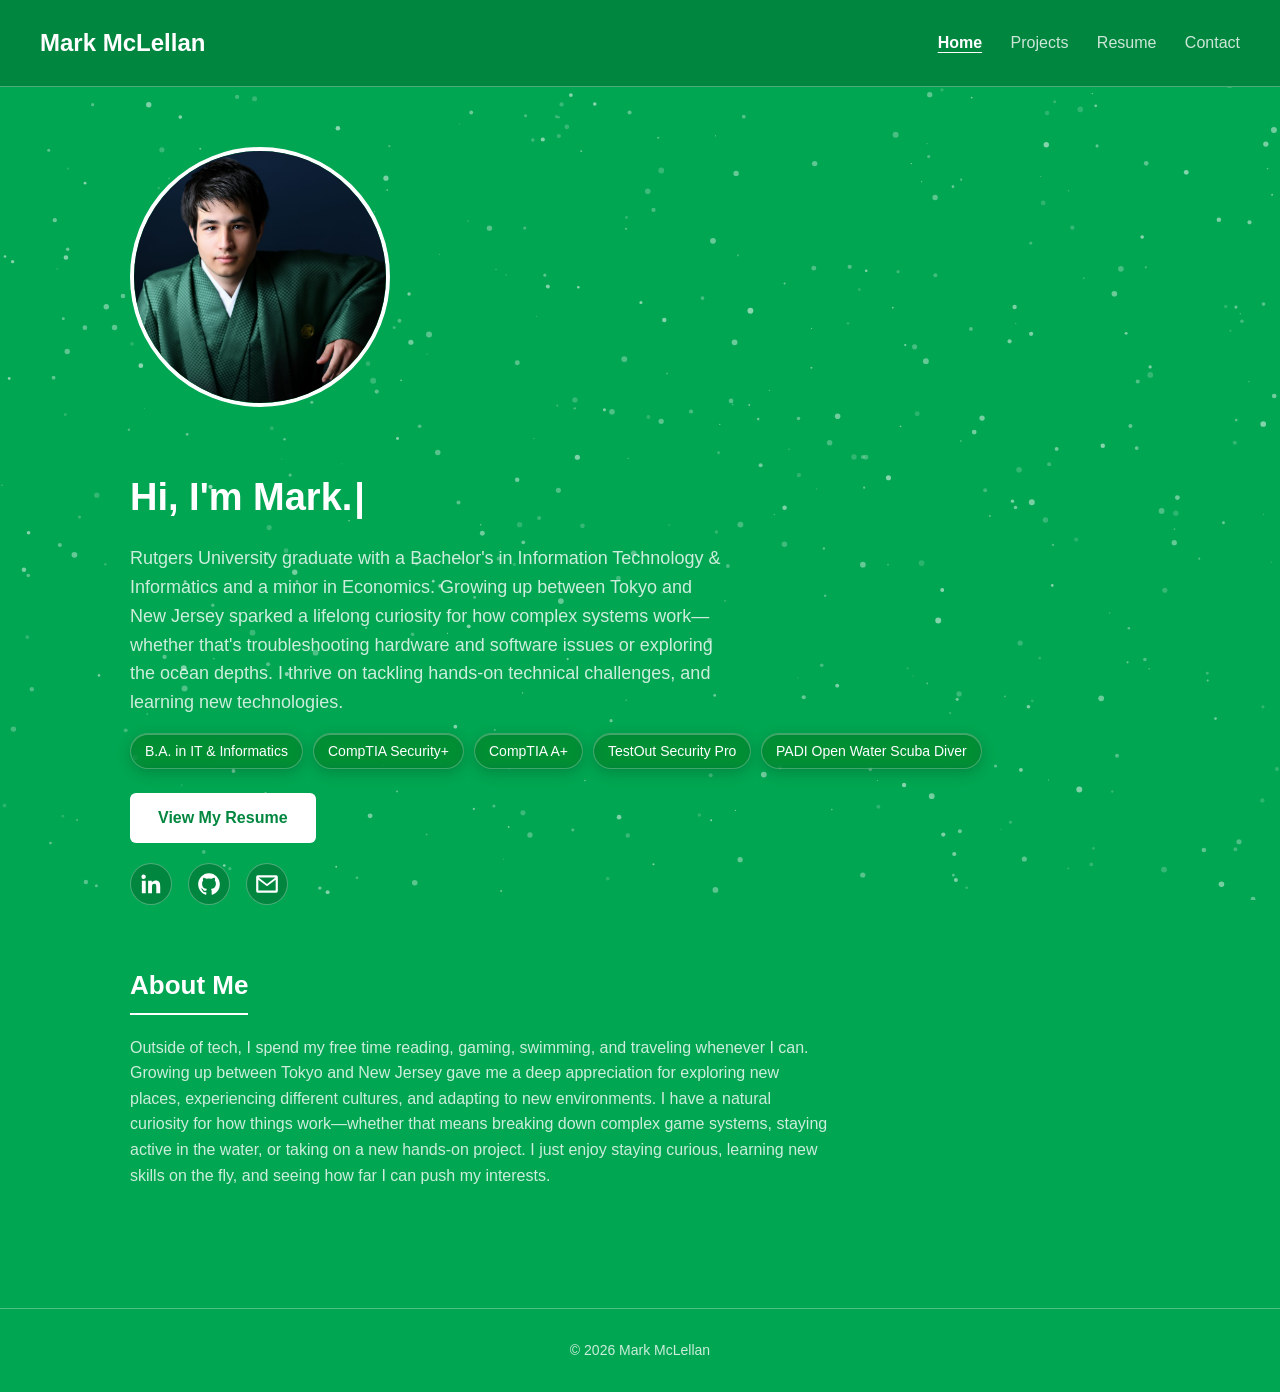
==== index.html @ 43bd5f90 "Redesign site: glass UI, particles, typewriter intro, Credly badges, project write-ups Rename home.h" ====
<!DOCTYPE html>
<html lang="en">
<head>
    <meta charset="UTF-8">
    <meta name="viewport" content="width=device-width, initial-scale=1.0">
    <title>Mark McLellan</title>
    <meta name="description" content="Mark McLellan: IT professional and Rutgers graduate (B.A. in Information Technology &amp; Informatics) with CompTIA Security+ and A+. Portfolio, projects and resume.">
    <link rel="canonical" href="https://markmmclellan.github.io/Personal-Website/">
    <meta property="og:type" content="website">
    <meta property="og:url" content="https://markmmclellan.github.io/Personal-Website/">
    <meta property="og:image" content="https://markmmclellan.github.io/Personal-Website/GraduationPortrait.JPG">
    <meta property="og:image:width" content="1200">
    <meta property="og:image:height" content="800">
    <meta property="og:site_name" content="Mark McLellan">
    <meta property="og:title" content="Mark McLellan | IT Professional">
    <meta property="og:description" content="Rutgers graduate with CompTIA Security+ and A+. Portfolio, projects and resume.">
    <meta name="twitter:card" content="summary_large_image">
    <meta name="twitter:image" content="https://markmmclellan.github.io/Personal-Website/GraduationPortrait.JPG">
    <meta name="twitter:title" content="Mark McLellan | IT Professional">
    <meta name="twitter:description" content="Rutgers graduate with CompTIA Security+ and A+. Portfolio, projects and resume.">
    <link rel="stylesheet" type="text/css" href="styles.css">
    <link rel="icon" type="image/x-icon" href="RunningMan.ico">
</head>

<body>
    <canvas id="particles"></canvas>

    <nav class="navbar">
        <div class="navbar-left">
            <a href="index.html" class="navbar-name">Mark McLellan</a>
        </div>
        <div class="navbar-right">
            <a class="active" href="index.html">Home</a>
            <a href="project.html">Projects</a>
            <a href="resume.html">Resume</a>
            <a href="contact.html">Contact</a>
        </div>
    </nav>

    <main class="page">
        <section class="bio">
            <img src="GraduationPortrait.JPG" alt="Graduation Portrait" width="260" height="260">

            <div class="bio-text">
                <h1>Hi, I'm <span id="typed-text"></span><span class="typed-cursor">|</span></h1>
                <p>
                    Rutgers University graduate with a Bachelor's in Information Technology & Informatics and a minor in Economics. Growing up between Tokyo and New Jersey sparked a lifelong curiosity for how complex systems work—whether that's troubleshooting hardware and software issues or exploring the ocean depths. I thrive on tackling hands-on technical challenges, and learning new technologies.
                </p>
                <ul class="tag-list">
                    <li><span class="pill">B.A. in IT &amp; Informatics</span></li>
                    <li>
                        <a class="pill" href="https://www.credly.com/badges/8615ea12-2bb7-4987-b789-14b8177d3f2a/public_url" target="_blank" rel="noopener">CompTIA Security+</a>
                        <div class="cert-popover">
                            <div class="cert-popover-card">
                                <div data-iframe-width="150" data-iframe-height="270" data-share-badge-id="8615ea12-2bb7-4987-b789-14b8177d3f2a" data-share-badge-host="https://www.credly.com"></div>
                            </div>
                        </div>
                    </li>
                    <li>
                        <a class="pill" href="https://www.credly.com/badges/a72372af-707b-4205-a9df-ca8b267f6a89/public_url" target="_blank" rel="noopener">CompTIA A+</a>
                        <div class="cert-popover">
                            <div class="cert-popover-card">
                                <div data-iframe-width="150" data-iframe-height="270" data-share-badge-id="a72372af-707b-4205-a9df-ca8b267f6a89" data-share-badge-host="https://www.credly.com"></div>
                            </div>
                        </div>
                    </li>
                    <li><span class="pill">TestOut Security Pro</span></li>
                    <li><span class="pill">PADI Open Water Scuba Diver</span></li>
                </ul>
                <a class="button" href="resume.html">View My Resume</a>

                <ul class="social-links">
                    <li>
                        <a href="https://www.linkedin.com/in/markmmclellan/" target="_blank" rel="noopener" aria-label="LinkedIn">
                            <svg viewBox="0 0 24 24" width="26" height="26" fill="currentColor" aria-hidden="true">
                                <path d="M20.45 20.45h-3.56v-5.57c0-1.33-.02-3.04-1.85-3.04-1.85 0-2.14 1.45-2.14 2.94v5.67H9.34V9h3.42v1.56h.05c.48-.91 1.65-1.85 3.4-1.85 3.63 0 4.3 2.39 4.3 5.5v6.24zM5.34 7.43a2.07 2.07 0 1 1 0-4.13 2.07 2.07 0 0 1 0 4.13zM7.12 20.45H3.56V9h3.56v11.45z"/>
                            </svg>
                        </a>
                    </li>
                    <li>
                        <a href="https://github.com/markmmclellan" target="_blank" rel="noopener" aria-label="GitHub">
                            <svg viewBox="0 0 24 24" width="26" height="26" fill="currentColor" aria-hidden="true">
                                <path d="M12 2C6.48 2 2 6.58 2 12.2c0 4.5 2.87 8.32 6.84 9.67.5.1.68-.22.68-.49 0-.24-.01-1.04-.01-1.88-2.78.61-3.37-1.21-3.37-1.21-.46-1.18-1.11-1.5-1.11-1.5-.91-.63.07-.62.07-.62 1 .07 1.53 1.05 1.53 1.05.89 1.55 2.34 1.1 2.91.84.09-.66.35-1.1.63-1.36-2.22-.26-4.56-1.14-4.56-5.07 0-1.12.39-2.03 1.03-2.75-.1-.26-.45-1.3.1-2.71 0 0 .84-.27 2.75 1.05a9.3 9.3 0 0 1 5 0c1.91-1.32 2.75-1.05 2.75-1.05.55 1.41.2 2.45.1 2.71.64.72 1.03 1.63 1.03 2.75 0 3.94-2.34 4.8-4.57 5.06.36.32.68.94.68 1.9 0 1.37-.01 2.47-.01 2.81 0 .27.18.6.69.49A10.02 10.02 0 0 0 22 12.2C22 6.58 17.52 2 12 2z"/>
                            </svg>
                        </a>
                    </li>
                    <li>
                        <a href="mailto:markmmclellan@gmail.com" aria-label="Email">
                            <svg viewBox="0 0 24 24" width="26" height="26" fill="currentColor" aria-hidden="true">
                                <path d="M2 5.5A1.5 1.5 0 0 1 3.5 4h17A1.5 1.5 0 0 1 22 5.5v13a1.5 1.5 0 0 1-1.5 1.5h-17A1.5 1.5 0 0 1 2 18.5v-13zm2.2.5 7.8 5.98L19.8 6H4.2zM20 7.98l-7.4 5.67a1 1 0 0 1-1.2 0L4 7.98V18h16V7.98z"/>
                            </svg>
                        </a>
                    </li>
                </ul>
            </div>
        </section>

        <section>
            <h2 class="section-title">About Me</h2>
            <p>
                Outside of tech, I spend my free time reading, gaming, swimming, and traveling whenever I can. Growing up between Tokyo and New Jersey gave me a deep appreciation for exploring new places, experiencing different cultures, and adapting to new environments. I have a natural curiosity for how things work—whether that means breaking down complex game systems, staying active in the water, or taking on a new hands-on project. I just enjoy staying curious, learning new skills on the fly, and seeing how far I can push my interests.
            </p>
        </section>
    </main>

    <footer>
        &copy; 2026 Mark McLellan
    </footer>

    <script src="typewriter.js"></script>
    <script src="tilt.js"></script>
    <script src="particles.js"></script>
    <script async src="https://cdn.credly.com/assets/utilities/embed.js"></script>
</body>
</html>
---- styles.css ----
/* styles.css */
:root {
    --bg: #00a651;
    --bg-alt: #00863f;
    --accent: #ffffff;
    --accent-light: #eafff2;
    --text: #ffffff;
    --text-muted: rgba(255, 255, 255, 0.8);
    --border: rgba(255, 255, 255, 0.3);
    --max-width: 1100px;
}

* {
    box-sizing: border-box;
    margin: 0;
    padding: 0;
}

html {
    scroll-behavior: smooth;
}

body {
    font-family: 'Segoe UI', Arial, sans-serif;
    background-color: var(--bg);
    color: var(--text);
    line-height: 1.6;
}

a {
    color: var(--accent-light);
}

#particles {
    position: fixed;
    top: 0;
    left: 0;
    width: 100vw;
    height: 100vh;
    z-index: -1;
    pointer-events: none;
}

img {
    max-width: 100%;
    display: block;
}

/* Navbar */
.navbar {
    display: flex;
    justify-content: space-between;
    align-items: center;
    flex-wrap: wrap;
    padding: 24px 40px;
    background-color: var(--bg-alt);
    border-bottom: 1px solid var(--border);
    position: sticky;
    top: 0;
    z-index: 10;
}

.navbar-name {
    font-size: 24px;
    font-weight: bold;
    text-decoration: none;
    color: var(--text);
}

.navbar-right a {
    margin-left: 24px;
    text-decoration: none;
    font-size: 16px;
    color: var(--text-muted);
    transition: color 0.15s ease;
}

.navbar-right a:hover {
    color: var(--text);
}

.navbar-right a.active {
    color: var(--text);
    font-weight: 600;
    text-decoration: underline;
    text-underline-offset: 4px;
}

/* Shared layout */
.page {
    max-width: var(--max-width);
    margin: 0 auto;
    padding: 60px 40px;
}

section + section {
    margin-top: 60px;
}

h1 {
    font-size: 40px;
    margin-bottom: 16px;
}

h2.section-title {
    font-size: 26px;
    margin-bottom: 20px;
    border-bottom: 2px solid var(--accent);
    display: inline-block;
    padding-bottom: 6px;
}

p {
    color: var(--text-muted);
    max-width: 700px;
}

/* Hero / bio (home page) */
.bio {
    display: flex;
    align-items: center;
    gap: 60px;
    flex-wrap: wrap;
}

.bio img {
    width: 260px;
    height: 260px;
    object-fit: cover;
    border-radius: 50%;
    border: 4px solid var(--accent);
}

.bio-text h1 {
    font-size: 38px;
}

.typed-cursor {
    display: inline-block;
    margin-left: 2px;
    animation: cursor-blink 1s step-end infinite;
}

@keyframes cursor-blink {
    0%, 49% {
        opacity: 1;
    }
    50%, 100% {
        opacity: 0;
    }
}

.bio-text p {
    font-size: 18px;
    max-width: 600px;
}

.tag-list {
    list-style: none;
    display: flex;
    flex-wrap: wrap;
    gap: 10px;
    margin-top: 16px;
    perspective: 600px;
}

.tag-list li {
    position: relative;
}

.tag-list li:hover {
    z-index: 5;
}

.pill {
    display: block;
    background-color: rgba(0, 40, 20, 0.28);
    backdrop-filter: blur(6px) saturate(140%);
    -webkit-backdrop-filter: blur(6px) saturate(140%);
    border: 1px solid rgba(255, 255, 255, 0.25);
    box-shadow:
        0 4px 14px rgba(0, 0, 0, 0.18),
        inset 0 1px 0 rgba(255, 255, 255, 0.25);
    color: var(--text);
    text-decoration: none;
    padding: 6px 14px;
    border-radius: 999px;
    font-size: 14px;
    transform: perspective(600px) rotateX(0) rotateY(0) scale(1);
    transition: transform 0.15s ease, box-shadow 0.15s ease, background-color 0.15s ease;
    will-change: transform;
}

.tag-list li:hover .pill {
    background-color: rgba(0, 40, 20, 0.36);
    box-shadow:
        0 10px 22px rgba(0, 0, 0, 0.28),
        inset 0 1px 0 rgba(255, 255, 255, 0.35);
}

.cert-popover {
    position: absolute;
    top: 100%;
    left: 50%;
    transform: translateX(-50%);
    padding-top: 10px;
    opacity: 0;
    visibility: hidden;
    transition: opacity 0.2s ease, visibility 0.2s ease;
}

.tag-list li:hover .cert-popover,
.tag-list li:focus-within .cert-popover {
    opacity: 1;
    visibility: visible;
}

.cert-popover-card {
    padding: 8px;
    background-color: rgba(0, 50, 25, 0.92);
    border: 1px solid rgba(255, 255, 255, 0.25);
    border-radius: 14px;
    box-shadow: 0 10px 24px rgba(0, 0, 0, 0.35);
}

.cert-popover-card iframe {
    display: block;
    border-radius: 8px;
}

.button {
    display: inline-block;
    margin-top: 24px;
    padding: 12px 28px;
    background-color: var(--accent);
    color: var(--bg-alt);
    font-weight: 600;
    text-decoration: none;
    border-radius: 6px;
    transition: background-color 0.15s ease;
}

.button:hover {
    background-color: var(--accent-light);
}

.social-links {
    list-style: none;
    display: flex;
    gap: 16px;
    margin-top: 20px;
}

.social-links a {
    display: inline-flex;
    align-items: center;
    justify-content: center;
    width: 42px;
    height: 42px;
    border-radius: 50%;
    background-color: var(--bg-alt);
    border: 1px solid var(--border);
    color: var(--text);
    transition: background-color 0.15s ease, color 0.15s ease;
}

.social-links a:hover {
    background-color: var(--accent);
    color: var(--bg-alt);
}

/* Projects */
.project-grid {
    display: grid;
    grid-template-columns: repeat(auto-fit, minmax(280px, 1fr));
    gap: 24px;
}

.project-card {
    background-color: rgba(0, 40, 20, 0.28);
    backdrop-filter: blur(6px) saturate(140%);
    -webkit-backdrop-filter: blur(6px) saturate(140%);
    border: 1px solid rgba(255, 255, 255, 0.25);
    box-shadow:
        0 4px 14px rgba(0, 0, 0, 0.18),
        inset 0 1px 0 rgba(255, 255, 255, 0.25);
    border-radius: 16px;
    padding: 24px;
    transition: box-shadow 0.15s ease, background-color 0.15s ease;
}

.project-card:hover {
    background-color: rgba(0, 40, 20, 0.36);
    box-shadow:
        0 10px 22px rgba(0, 0, 0, 0.28),
        inset 0 1px 0 rgba(255, 255, 255, 0.35);
}

.project-card h3 {
    font-size: 20px;
    margin-bottom: 8px;
}

.project-card p {
    font-size: 15px;
    margin-bottom: 12px;
}

.project-card a {
    font-size: 14px;
    font-weight: 600;
}

.project-card a + a {
    margin-left: 16px;
}

.project-card h4 {
    font-size: 16px;
    margin: 20px 0 6px;
}

.flow {
    display: flex;
    align-items: center;
    gap: 12px;
    margin: 20px 0 8px;
}

.flow-node {
    flex: 1 1 0;
    display: flex;
    flex-direction: column;
    gap: 4px;
    padding: 14px 16px;
    background-color: rgba(255, 255, 255, 0.08);
    border: 1px solid rgba(255, 255, 255, 0.3);
    border-radius: 12px;
    font-size: 14px;
}

.flow-node strong {
    font-size: 15px;
}

.flow-node span {
    color: var(--text-muted);
}

.flow-node ul {
    list-style: none;
    margin-top: 6px;
    padding-top: 8px;
    border-top: 1px solid rgba(255, 255, 255, 0.25);
}

.flow-node li {
    margin-bottom: 2px;
}

.flow-host {
    flex-grow: 1.3;
}

.flow-arrow::before {
    content: '\2192';
    font-size: 22px;
    color: var(--text-muted);
}

@media (max-width: 640px) {
    .flow {
        flex-direction: column;
        align-items: stretch;
    }

    .flow-arrow {
        text-align: center;
    }

    .flow-arrow::before {
        content: '\2193';
    }
}

/* Contact */
.contact-grid {
    display: flex;
    gap: 60px;
    flex-wrap: wrap;
}

.contact-info {
    flex: 1 1 280px;
}

.contact-links {
    list-style: none;
    margin-top: 20px;
}

.contact-links li {
    margin-bottom: 12px;
    font-size: 16px;
}

.contact-form {
    flex: 1 1 360px;
}

.form-row {
    display: flex;
    gap: 16px;
    margin-bottom: 16px;
    flex-wrap: wrap;
}

.form-group {
    flex: 1 1 200px;
    display: flex;
    flex-direction: column;
}

.form-group label {
    font-size: 14px;
    margin-bottom: 6px;
    color: var(--text-muted);
}

input, textarea {
    width: 100%;
    padding: 10px 12px;
    background-color: var(--bg-alt);
    border: 1px solid var(--border);
    border-radius: 6px;
    color: var(--text);
    font-family: inherit;
    font-size: 15px;
}

input:focus, textarea:focus {
    outline: none;
    border-color: var(--accent);
}

textarea {
    resize: vertical;
}

/* Resume */
.resume-entry {
    margin-bottom: 24px;
}

.resume-entry h3 {
    font-size: 19px;
}

.resume-entry .meta {
    color: var(--text-muted);
    font-size: 14px;
    margin-bottom: 6px;
}

.resume-download {
    display: flex;
    gap: 16px;
    flex-wrap: wrap;
    margin-top: 20px;
    margin-bottom: 40px;
}

.resume-download .button {
    margin-top: 0;
}

footer {
    text-align: center;
    padding: 30px;
    color: var(--text-muted);
    font-size: 14px;
    border-top: 1px solid var(--border);
    margin-top: 60px;
}

/* Responsive */
@media (max-width: 640px) {
    .navbar {
        padding: 18px 20px;
    }

    .navbar-right a {
        margin-left: 14px;
    }

    .page {
        padding: 40px 20px;
    }

    .bio {
        flex-direction: column;
        text-align: center;
    }

    .bio img {
        width: 180px;
        height: 180px;
    }

    .contact-grid {
        flex-direction: column;
    }
}
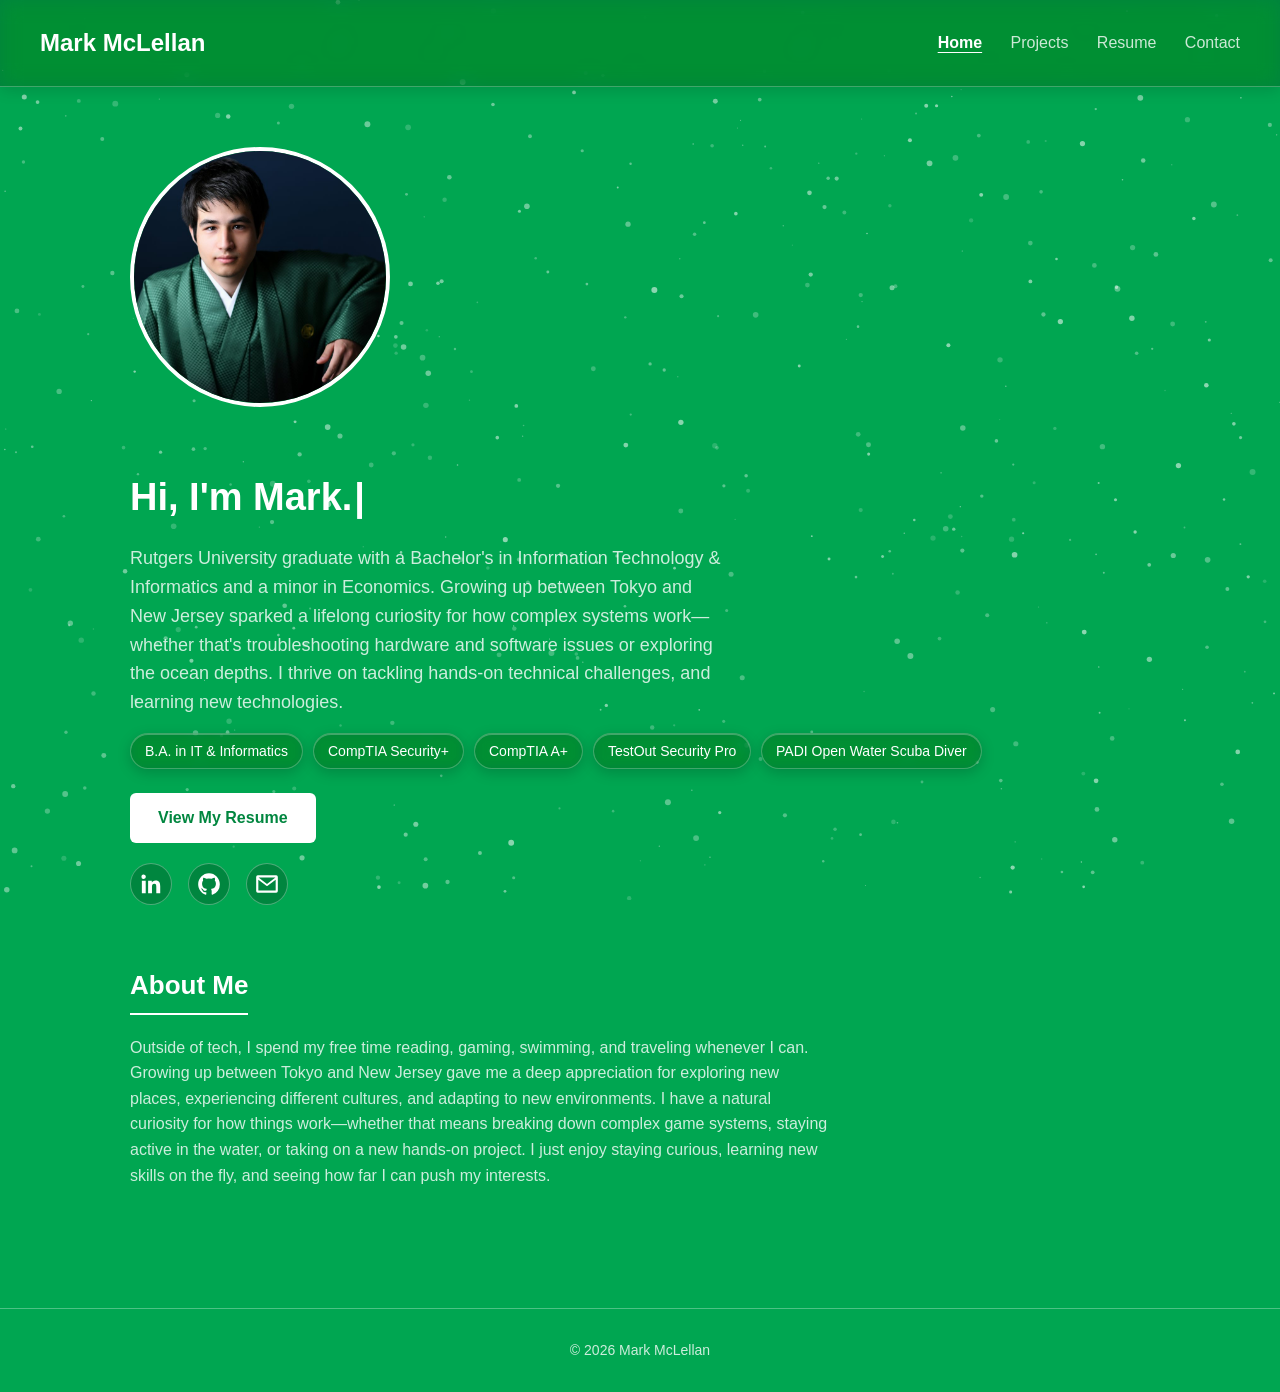
==== commit 96691db8: "Add sitemap, page descriptions and Person structured data for search" ====
--- a/index.html
+++ b/index.html
@@ -16,6 +16,20 @@
     <meta property="og:description" content="Rutgers graduate with CompTIA Security+ and A+. Portfolio, projects and resume.">
     <meta name="twitter:card" content="summary_large_image">
     <meta name="twitter:image" content="https://markmmclellan.github.io/Personal-Website/GraduationPortrait.JPG">
+    <script type="application/ld+json">
+    {
+        "@context": "https://schema.org",
+        "@type": "Person",
+        "name": "Mark McLellan",
+        "url": "https://markmmclellan.github.io/Personal-Website/",
+        "image": "https://markmmclellan.github.io/Personal-Website/GraduationPortrait.JPG",
+        "alumniOf": { "@type": "CollegeOrUniversity", "name": "Rutgers University" },
+        "sameAs": [
+            "https://www.linkedin.com/in/markmmclellan/",
+            "https://github.com/markmmclellan"
+        ]
+    }
+    </script>
     <meta name="twitter:title" content="Mark McLellan | IT Professional">
     <meta name="twitter:description" content="Rutgers graduate with CompTIA Security+ and A+. Portfolio, projects and resume.">
     <link rel="stylesheet" type="text/css" href="styles.css">
--- a/styles.css
+++ b/styles.css
@@ -53,8 +53,11 @@
     align-items: center;
     flex-wrap: wrap;
     padding: 24px 40px;
-    background-color: var(--bg-alt);
-    border-bottom: 1px solid var(--border);
+    background-color: rgba(0, 40, 20, 0.28);
+    backdrop-filter: blur(10px) saturate(140%);
+    -webkit-backdrop-filter: blur(10px) saturate(140%);
+    border-bottom: 1px solid rgba(255, 255, 255, 0.25);
+    box-shadow: 0 4px 14px rgba(0, 0, 0, 0.12);
     position: sticky;
     top: 0;
     z-index: 10;
@@ -276,6 +279,10 @@
     gap: 24px;
 }
 
+.project-grid + .project-grid {
+    margin-top: 24px;
+}
+
 .project-card {
     background-color: rgba(0, 40, 20, 0.28);
     backdrop-filter: blur(6px) saturate(140%);
@@ -286,16 +293,68 @@
         inset 0 1px 0 rgba(255, 255, 255, 0.25);
     border-radius: 16px;
     padding: 24px;
-    transition: box-shadow 0.15s ease, background-color 0.15s ease;
+    position: relative;
+    isolation: isolate;
+    transition:
+        opacity 0.7s ease,
+        translate 0.7s cubic-bezier(0.2, 0.7, 0.2, 1),
+        transform 0.2s ease,
+        box-shadow 0.15s ease,
+        background-color 0.15s ease;
 }
 
 .project-card:hover {
+    transform: translateY(-4px);
     background-color: rgba(0, 40, 20, 0.36);
     box-shadow:
         0 10px 22px rgba(0, 0, 0, 0.28),
         inset 0 1px 0 rgba(255, 255, 255, 0.35);
 }
 
+/* Cursor-following glow, painted under the card's content */
+.project-card::before {
+    content: '';
+    position: absolute;
+    inset: 0;
+    z-index: -1;
+    border-radius: inherit;
+    background: radial-gradient(
+        320px circle at var(--mx, 50%) var(--my, 50%),
+        rgba(255, 255, 255, 0.16),
+        transparent 60%
+    );
+    opacity: 0;
+    transition: opacity 0.25s ease;
+    pointer-events: none;
+}
+
+.project-card:hover::before {
+    opacity: 1;
+}
+
+/* Entrance: cards start hidden only when JS is available, so they never get stuck invisible */
+.js .project-card {
+    opacity: 0;
+    translate: 0 32px;
+}
+
+.js .project-card.in {
+    opacity: 1;
+    translate: 0 0;
+}
+
+@media (prefers-reduced-motion: reduce) {
+    .js .project-card {
+        opacity: 1;
+        translate: none;
+        transition: none;
+    }
+
+    .project-card::before {
+        display: none;
+    }
+}
+
 .project-card h3 {
     font-size: 20px;
     margin-bottom: 8px;
@@ -313,6 +372,22 @@
 
 .project-card a + a {
     margin-left: 16px;
+}
+
+.project-list {
+    margin: 8px 0 4px;
+    padding-left: 24px;
+    font-size: 15px;
+    color: var(--text-muted);
+}
+
+.project-list li {
+    margin-bottom: 10px;
+    padding-left: 4px;
+}
+
+.project-list strong {
+    color: var(--text);
 }
 
 .project-card h4 {
@@ -364,8 +439,31 @@
 
 .flow-arrow::before {
     content: '\2192';
+    display: inline-block;
     font-size: 22px;
     color: var(--text-muted);
+    animation: flow-pulse 1.6s ease-in-out infinite;
+}
+
+.flow-arrow + .flow-node + .flow-arrow::before {
+    animation-delay: 0.5s;
+}
+
+@keyframes flow-pulse {
+    0%, 100% {
+        opacity: 0.35;
+        transform: translateX(-3px);
+    }
+    50% {
+        opacity: 1;
+        transform: translateX(5px);
+    }
+}
+
+@media (prefers-reduced-motion: reduce) {
+    .flow-arrow::before {
+        animation: none;
+    }
 }
 
 @media (max-width: 640px) {
@@ -380,6 +478,18 @@
 
     .flow-arrow::before {
         content: '\2193';
+        animation-name: flow-pulse-down;
+    }
+}
+
+@keyframes flow-pulse-down {
+    0%, 100% {
+        opacity: 0.35;
+        transform: translateY(-3px);
+    }
+    50% {
+        opacity: 1;
+        transform: translateY(5px);
     }
 }
 
@@ -462,16 +572,19 @@
     margin-bottom: 6px;
 }
 
-.resume-download {
-    display: flex;
-    gap: 16px;
-    flex-wrap: wrap;
-    margin-top: 20px;
-    margin-bottom: 40px;
-}
-
-.resume-download .button {
-    margin-top: 0;
+.lang-tag {
+    display: inline-block;
+    margin-bottom: 12px;
+    padding: 2px 12px;
+    border: 1px solid rgba(255, 255, 255, 0.4);
+    border-radius: 999px;
+    font-size: 12px;
+    letter-spacing: 0.08em;
+    color: var(--text-muted);
+}
+
+.resume-card .button {
+    margin-top: 8px;
 }
 
 footer {
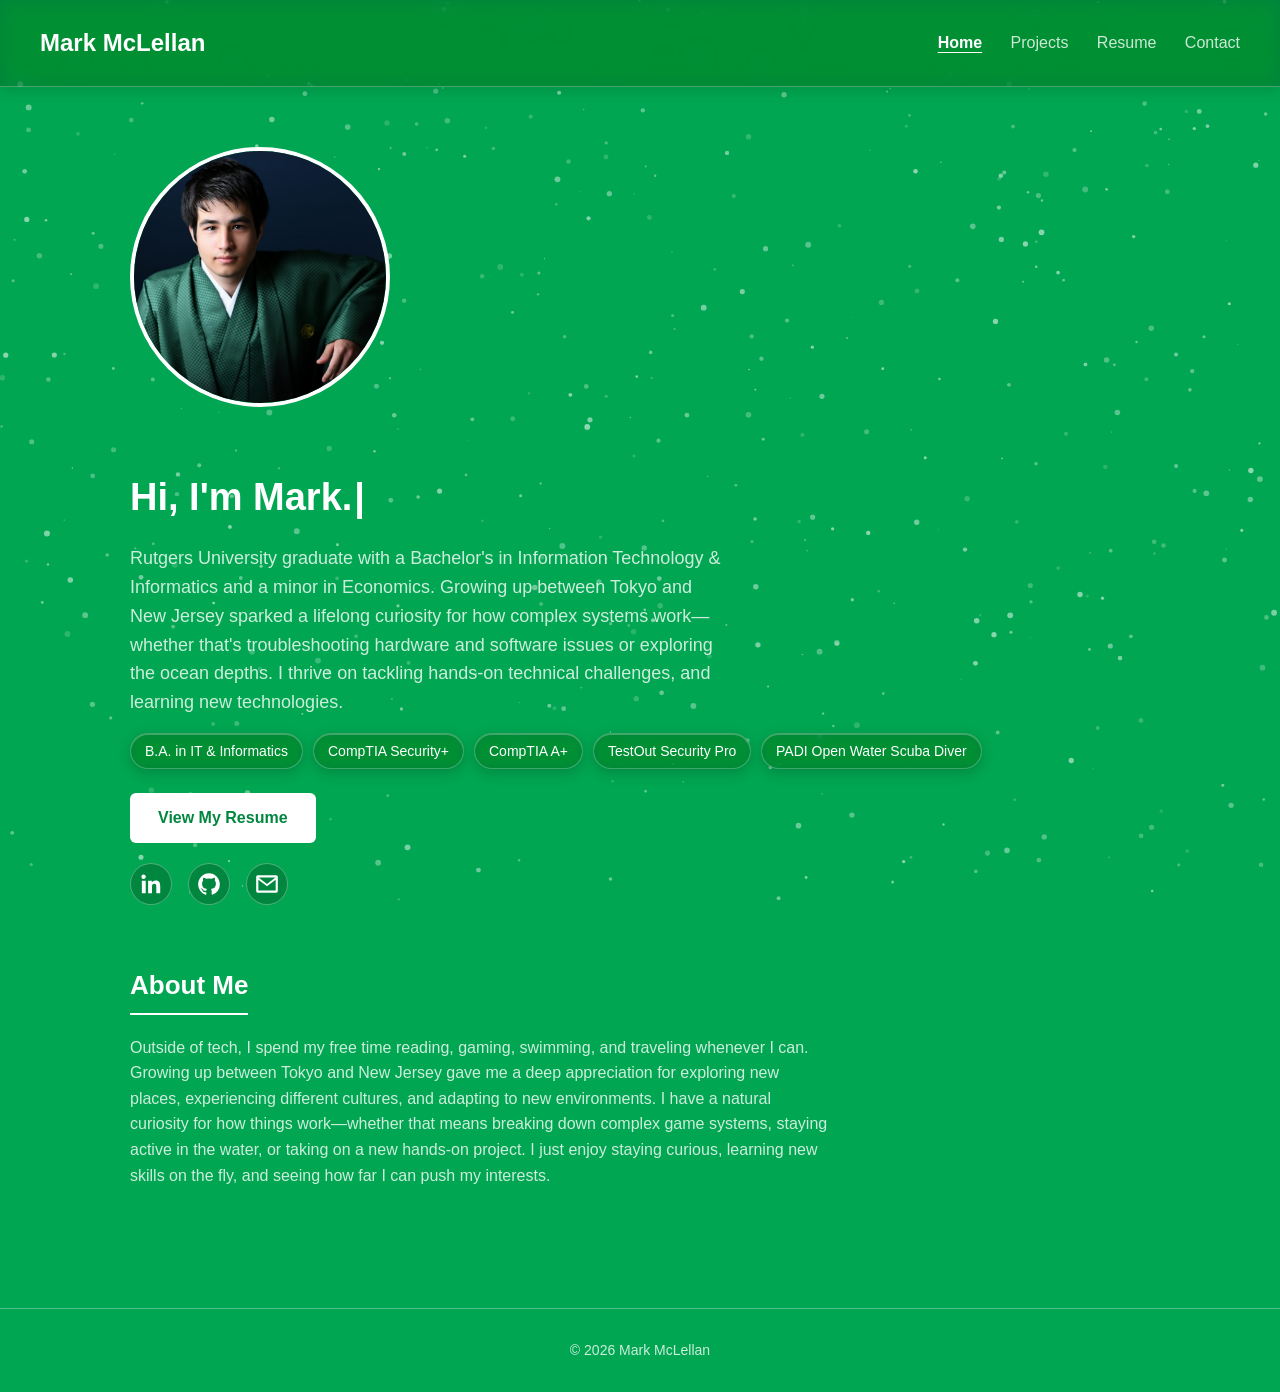
==== commit 974ab977: "Add Google Search Console verification tag" ====
--- a/index.html
+++ b/index.html
@@ -4,6 +4,7 @@
     <meta charset="UTF-8">
     <meta name="viewport" content="width=device-width, initial-scale=1.0">
     <title>Mark McLellan</title>
+    <meta name="google-site-verification" content="WVJ0k1XuomdZE7ZIM6ZJ7jIzkWC1OlA1aQbXCrHc-C8" />
     <meta name="description" content="Mark McLellan: IT professional and Rutgers graduate (B.A. in Information Technology &amp; Informatics) with CompTIA Security+ and A+. Portfolio, projects and resume.">
     <link rel="canonical" href="https://markmmclellan.github.io/Personal-Website/">
     <meta property="og:type" content="website">
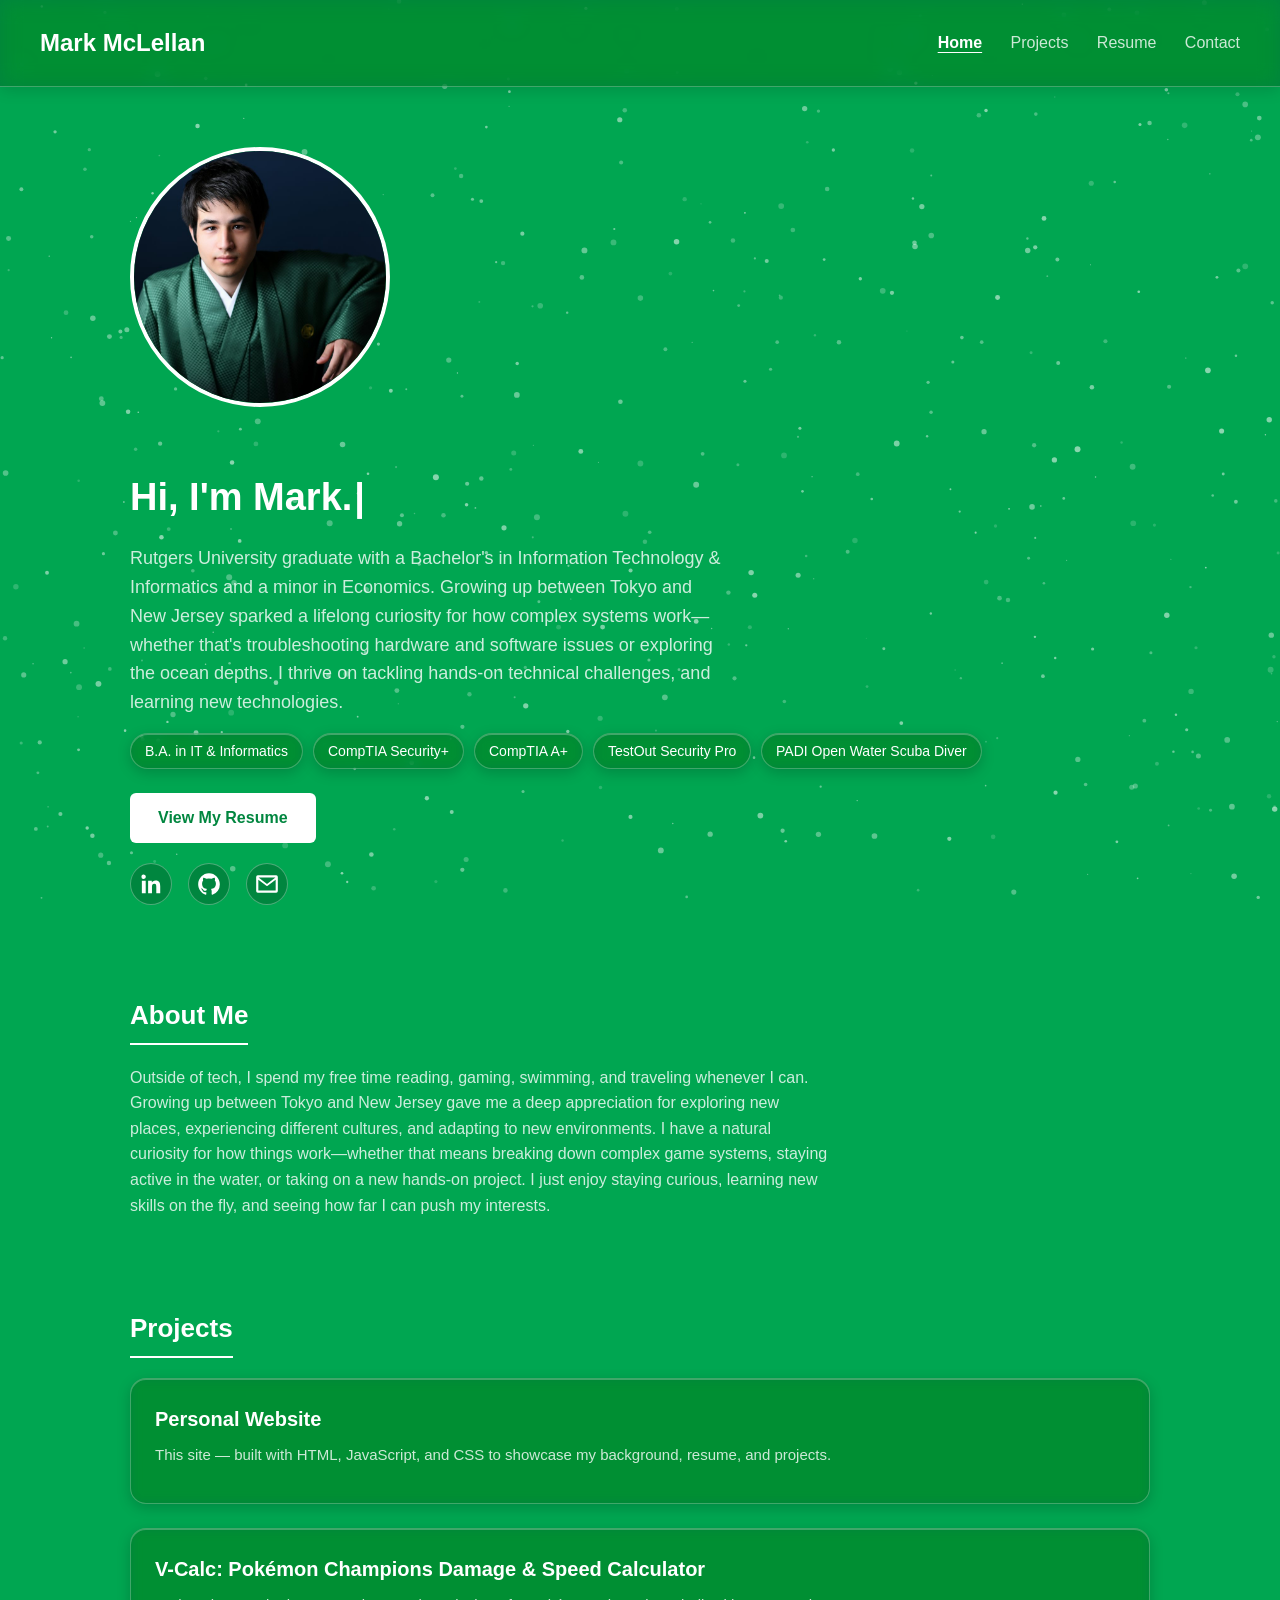
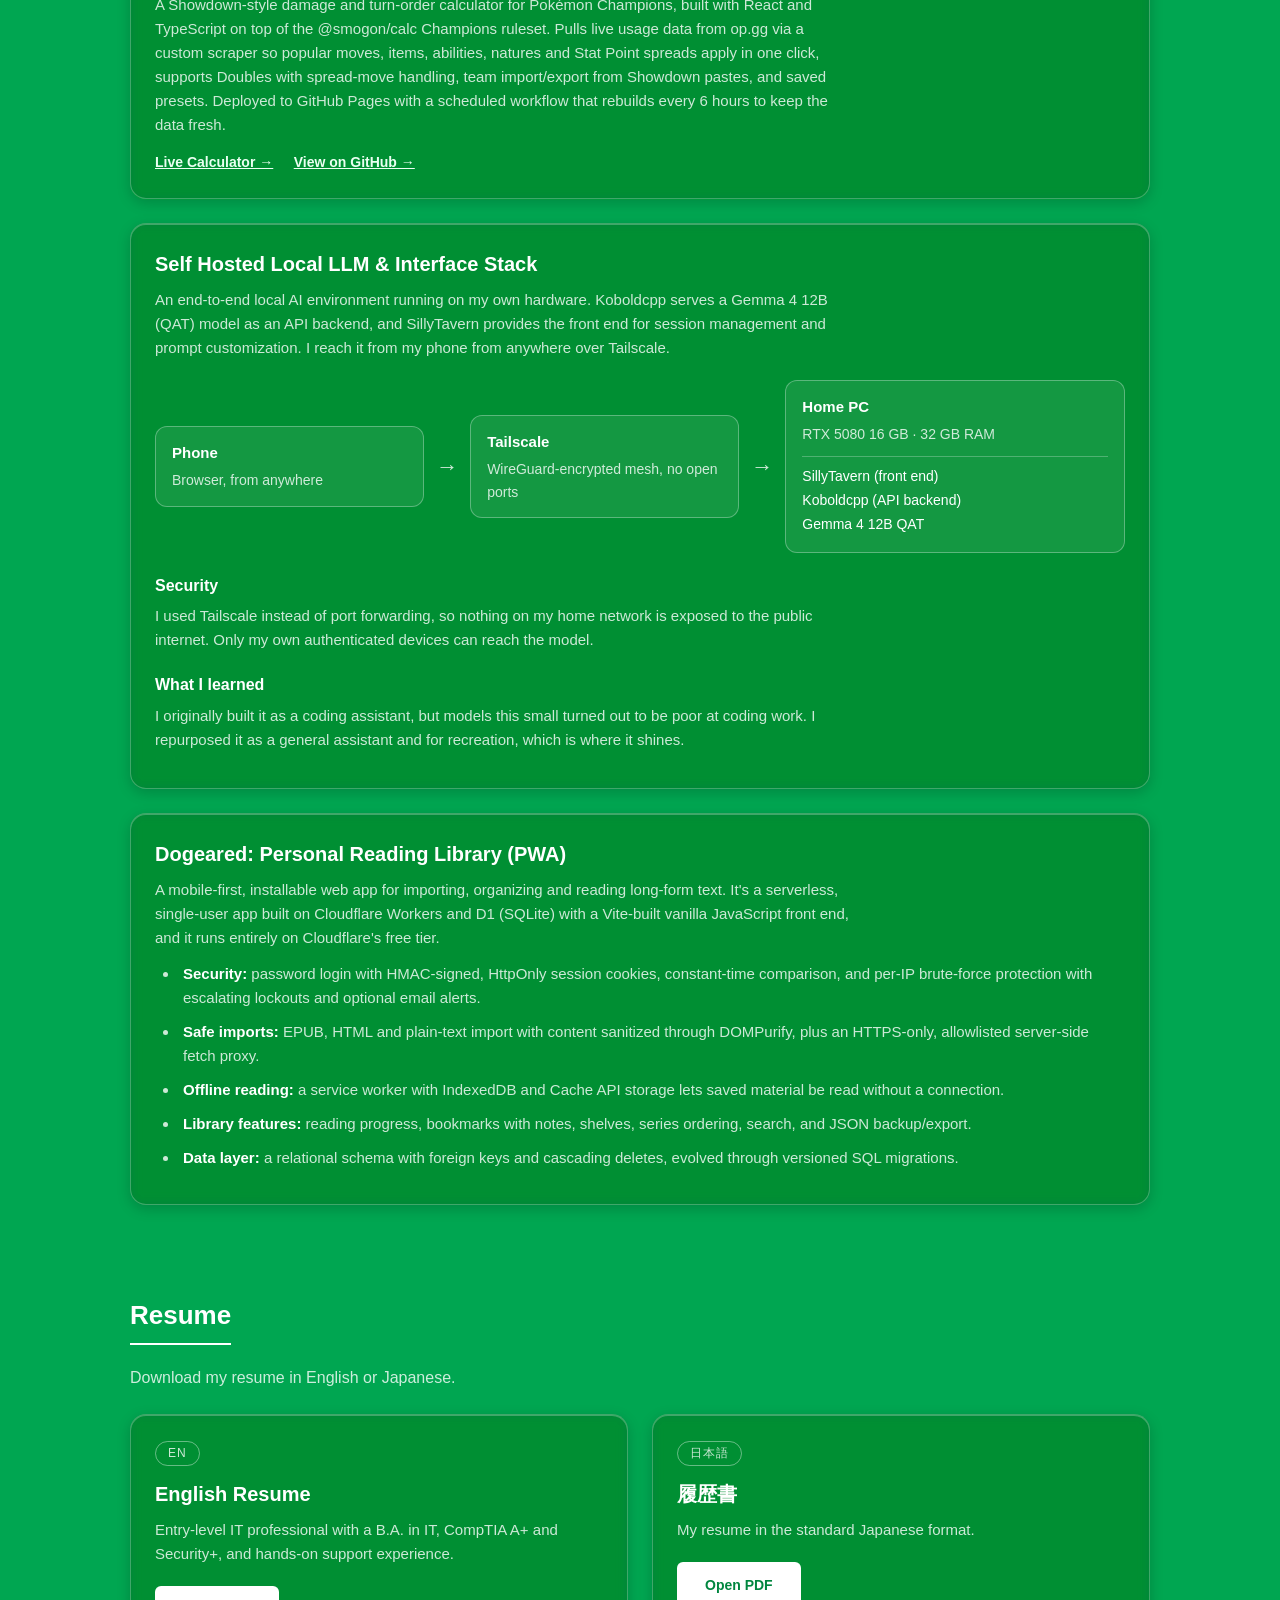
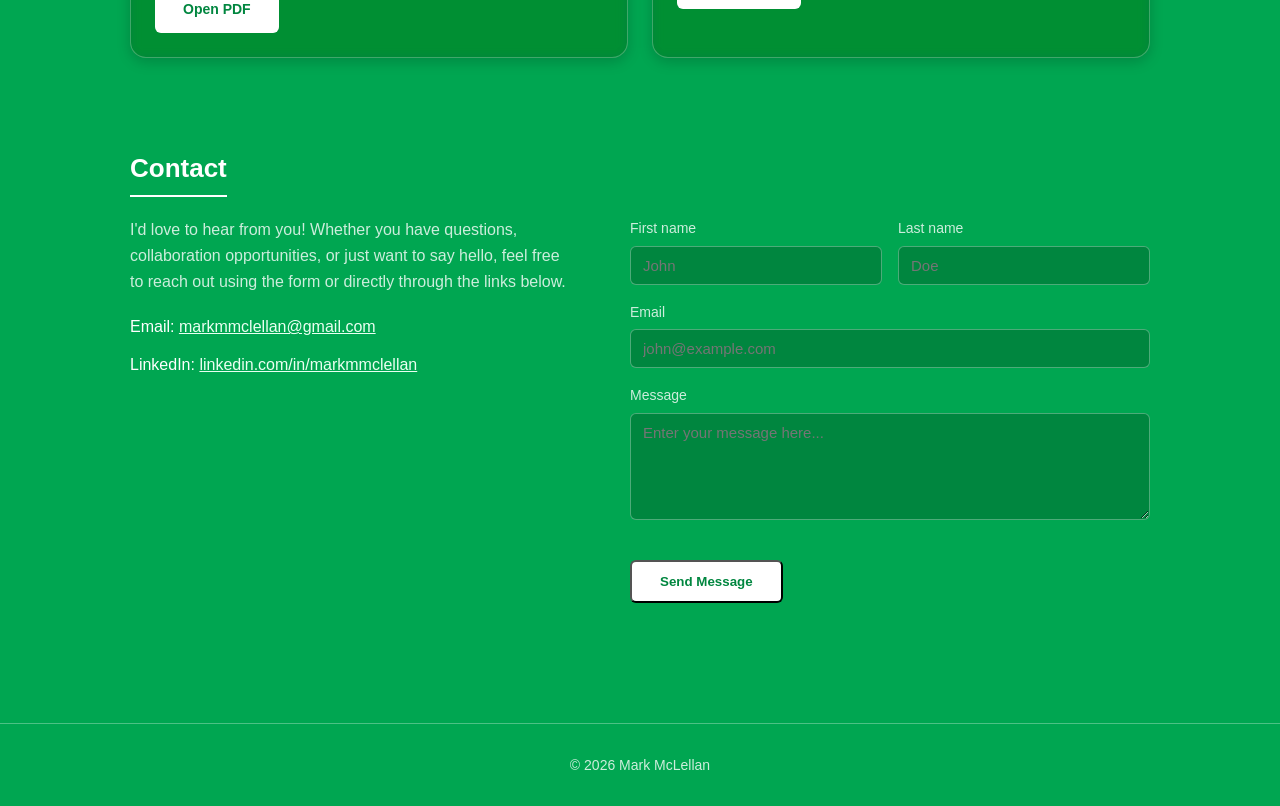
==== commit ce2f3fe3: "Merge site into a single scrolling page with section navigation; keep old pages as redirects" ====
--- a/index.html
+++ b/index.html
@@ -35,6 +35,7 @@
     <meta name="twitter:description" content="Rutgers graduate with CompTIA Security+ and A+. Portfolio, projects and resume.">
     <link rel="stylesheet" type="text/css" href="styles.css">
     <link rel="icon" type="image/x-icon" href="RunningMan.ico">
+    <script>document.documentElement.classList.add('js');</script>
 </head>
 
 <body>
@@ -42,18 +43,18 @@
 
     <nav class="navbar">
         <div class="navbar-left">
-            <a href="index.html" class="navbar-name">Mark McLellan</a>
+            <a href="#home" class="navbar-name">Mark McLellan</a>
         </div>
         <div class="navbar-right">
-            <a class="active" href="index.html">Home</a>
-            <a href="project.html">Projects</a>
-            <a href="resume.html">Resume</a>
-            <a href="contact.html">Contact</a>
+            <a href="#home">Home</a>
+            <a href="#projects">Projects</a>
+            <a href="#resume">Resume</a>
+            <a href="#contact">Contact</a>
         </div>
     </nav>
 
     <main class="page">
-        <section class="bio">
+        <section class="bio" id="home">
             <img src="GraduationPortrait.JPG" alt="Graduation Portrait" width="260" height="260">
 
             <div class="bio-text">
@@ -82,7 +83,7 @@
                     <li><span class="pill">TestOut Security Pro</span></li>
                     <li><span class="pill">PADI Open Water Scuba Diver</span></li>
                 </ul>
-                <a class="button" href="resume.html">View My Resume</a>
+                <a class="button" href="#resume">View My Resume</a>
 
                 <ul class="social-links">
                     <li>
@@ -116,6 +117,143 @@
                 Outside of tech, I spend my free time reading, gaming, swimming, and traveling whenever I can. Growing up between Tokyo and New Jersey gave me a deep appreciation for exploring new places, experiencing different cultures, and adapting to new environments. I have a natural curiosity for how things work—whether that means breaking down complex game systems, staying active in the water, or taking on a new hands-on project. I just enjoy staying curious, learning new skills on the fly, and seeing how far I can push my interests.
             </p>
         </section>
+
+        <section id="projects">
+            <h2 class="section-title">Projects</h2>
+
+            <div class="project-grid">
+                <div class="project-card">
+                    <h3>Personal Website</h3>
+                    <p>This site — built with HTML, JavaScript, and CSS to showcase my background, resume, and projects.</p>
+                </div>
+            </div>
+
+            <div class="project-grid">
+                <div class="project-card">
+                    <h3>V-Calc: Pokémon Champions Damage &amp; Speed Calculator</h3>
+                    <p>A Showdown-style damage and turn-order calculator for Pokémon Champions, built with React and TypeScript on top of the @smogon/calc Champions ruleset. Pulls live usage data from op.gg via a custom scraper so popular moves, items, abilities, natures and Stat Point spreads apply in one click, supports Doubles with spread-move handling, team import/export from Showdown pastes, and saved presets. Deployed to GitHub Pages with a scheduled workflow that rebuilds every 6 hours to keep the data fresh.</p>
+                    <a href="https://markmmclellan.github.io/V-Calc/" target="_blank" rel="noopener">Live Calculator &rarr;</a>
+                    <a href="https://github.com/markmmclellan/v-calc" target="_blank" rel="noopener">View on GitHub &rarr;</a>
+                </div>
+            </div>
+
+            <div class="project-grid">
+                <div class="project-card">
+                    <h3>Self Hosted Local LLM &amp; Interface Stack</h3>
+                    <p>An end-to-end local AI environment running on my own hardware. Koboldcpp serves a Gemma 4 12B (QAT) model as an API backend, and SillyTavern provides the front end for session management and prompt customization. I reach it from my phone from anywhere over Tailscale.</p>
+
+                    <div class="flow" role="img" aria-label="Diagram: a phone connects over a Tailscale WireGuard tunnel to a home PC running SillyTavern, Koboldcpp and the Gemma 4 12B model.">
+                        <div class="flow-node">
+                            <strong>Phone</strong>
+                            <span>Browser, from anywhere</span>
+                        </div>
+                        <div class="flow-arrow" aria-hidden="true"></div>
+                        <div class="flow-node">
+                            <strong>Tailscale</strong>
+                            <span>WireGuard-encrypted mesh, no open ports</span>
+                        </div>
+                        <div class="flow-arrow" aria-hidden="true"></div>
+                        <div class="flow-node flow-host">
+                            <strong>Home PC</strong>
+                            <span>RTX 5080 16 GB &middot; 32 GB RAM</span>
+                            <ul>
+                                <li>SillyTavern (front end)</li>
+                                <li>Koboldcpp (API backend)</li>
+                                <li>Gemma 4 12B QAT</li>
+                            </ul>
+                        </div>
+                    </div>
+
+                    <h4>Security</h4>
+                    <p>I used Tailscale instead of port forwarding, so nothing on my home network is exposed to the public internet. Only my own authenticated devices can reach the model.</p>
+
+                    <h4>What I learned</h4>
+                    <p>I originally built it as a coding assistant, but models this small turned out to be poor at coding work. I repurposed it as a general assistant and for recreation, which is where it shines.</p>
+                </div>
+            </div>
+
+            <div class="project-grid">
+                <div class="project-card">
+                    <h3>Dogeared: Personal Reading Library (PWA)</h3>
+                    <p>A mobile-first, installable web app for importing, organizing and reading long-form text. It's a serverless, single-user app built on Cloudflare Workers and D1 (SQLite) with a Vite-built vanilla JavaScript front end, and it runs entirely on Cloudflare's free tier.</p>
+                    <ul class="project-list">
+                        <li><strong>Security:</strong> password login with HMAC-signed, HttpOnly session cookies, constant-time comparison, and per-IP brute-force protection with escalating lockouts and optional email alerts.</li>
+                        <li><strong>Safe imports:</strong> EPUB, HTML and plain-text import with content sanitized through DOMPurify, plus an HTTPS-only, allowlisted server-side fetch proxy.</li>
+                        <li><strong>Offline reading:</strong> a service worker with IndexedDB and Cache API storage lets saved material be read without a connection.</li>
+                        <li><strong>Library features:</strong> reading progress, bookmarks with notes, shelves, series ordering, search, and JSON backup/export.</li>
+                        <li><strong>Data layer:</strong> a relational schema with foreign keys and cascading deletes, evolved through versioned SQL migrations.</li>
+                    </ul>
+                </div>
+            </div>
+        </section>
+
+        <section id="resume">
+            <h2 class="section-title">Resume</h2>
+            <p style="margin-bottom: 24px;">Download my resume in English or Japanese.</p>
+
+            <div class="project-grid">
+                <div class="project-card resume-card">
+                    <span class="lang-tag">EN</span>
+                    <h3>English Resume</h3>
+                    <p>Entry-level IT professional with a B.A. in IT, CompTIA A+ and Security+, and hands-on support experience.</p>
+                    <a class="button" href="resume.pdf" target="_blank" rel="noopener">Open PDF</a>
+                </div>
+
+                <div class="project-card resume-card">
+                    <span class="lang-tag">日本語</span>
+                    <h3>履歴書</h3>
+                    <p>My resume in the standard Japanese format.</p>
+                    <a class="button" href="rirekisho.pdf" target="_blank" rel="noopener">Open PDF</a>
+                </div>
+            </div>
+        </section>
+
+        <section id="contact">
+            <h2 class="section-title">Contact</h2>
+
+            <div class="contact-grid">
+                <div class="contact-info">
+                    <p>
+                        I'd love to hear from you! Whether you have questions, collaboration opportunities,
+                        or just want to say hello, feel free to reach out using the form or directly through
+                        the links below.
+                    </p>
+                    <ul class="contact-links">
+                        <li>Email: <a href="mailto:markmmclellan@gmail.com">markmmclellan@gmail.com</a></li>
+                        <li>LinkedIn: <a href="https://www.linkedin.com/in/markmmclellan/" target="_blank" rel="noopener">linkedin.com/in/markmmclellan</a></li>
+                    </ul>
+                </div>
+
+                <form class="contact-form" action="mailto:markmmclellan@gmail.com" method="post" enctype="text/plain">
+                    <div class="form-row">
+                        <div class="form-group">
+                            <label for="fname">First name</label>
+                            <input type="text" id="fname" name="fname" placeholder="John" required>
+                        </div>
+                        <div class="form-group">
+                            <label for="lname">Last name</label>
+                            <input type="text" id="lname" name="lname" placeholder="Doe" required>
+                        </div>
+                    </div>
+
+                    <div class="form-row">
+                        <div class="form-group">
+                            <label for="email">Email</label>
+                            <input type="email" id="email" name="email" placeholder="john@example.com" required>
+                        </div>
+                    </div>
+
+                    <div class="form-row">
+                        <div class="form-group">
+                            <label for="message">Message</label>
+                            <textarea id="message" name="message" rows="5" placeholder="Enter your message here..." required></textarea>
+                        </div>
+                    </div>
+
+                    <button type="submit" class="button">Send Message</button>
+                </form>
+            </div>
+        </section>
     </main>
 
     <footer>
@@ -125,6 +263,8 @@
     <script src="typewriter.js"></script>
     <script src="tilt.js"></script>
     <script src="particles.js"></script>
+    <script src="cards.js"></script>
+    <script src="nav.js"></script>
     <script async src="https://cdn.credly.com/assets/utilities/embed.js"></script>
 </body>
 </html>
--- a/styles.css
+++ b/styles.css
@@ -97,7 +97,11 @@
 }
 
 section + section {
-    margin-top: 60px;
+    margin-top: 90px;
+}
+
+section[id] {
+    scroll-margin-top: 100px;
 }
 
 h1 {
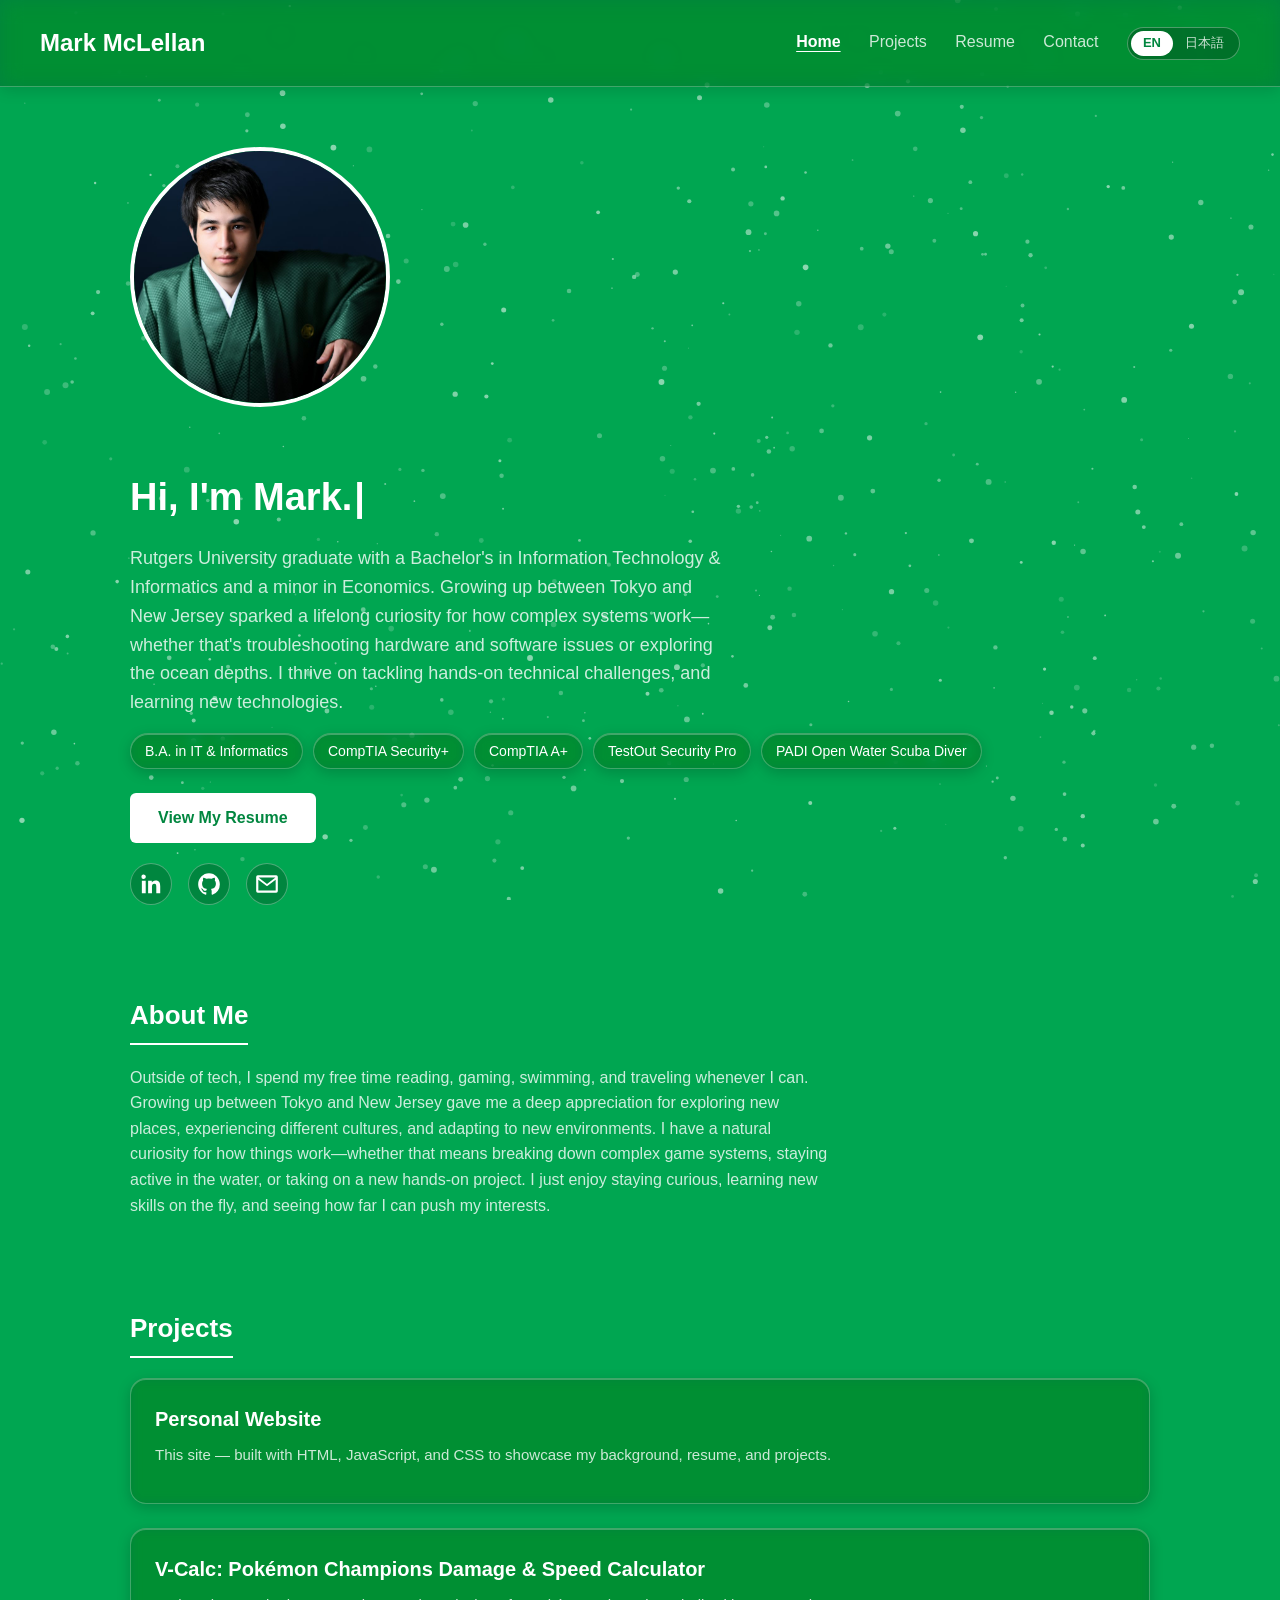
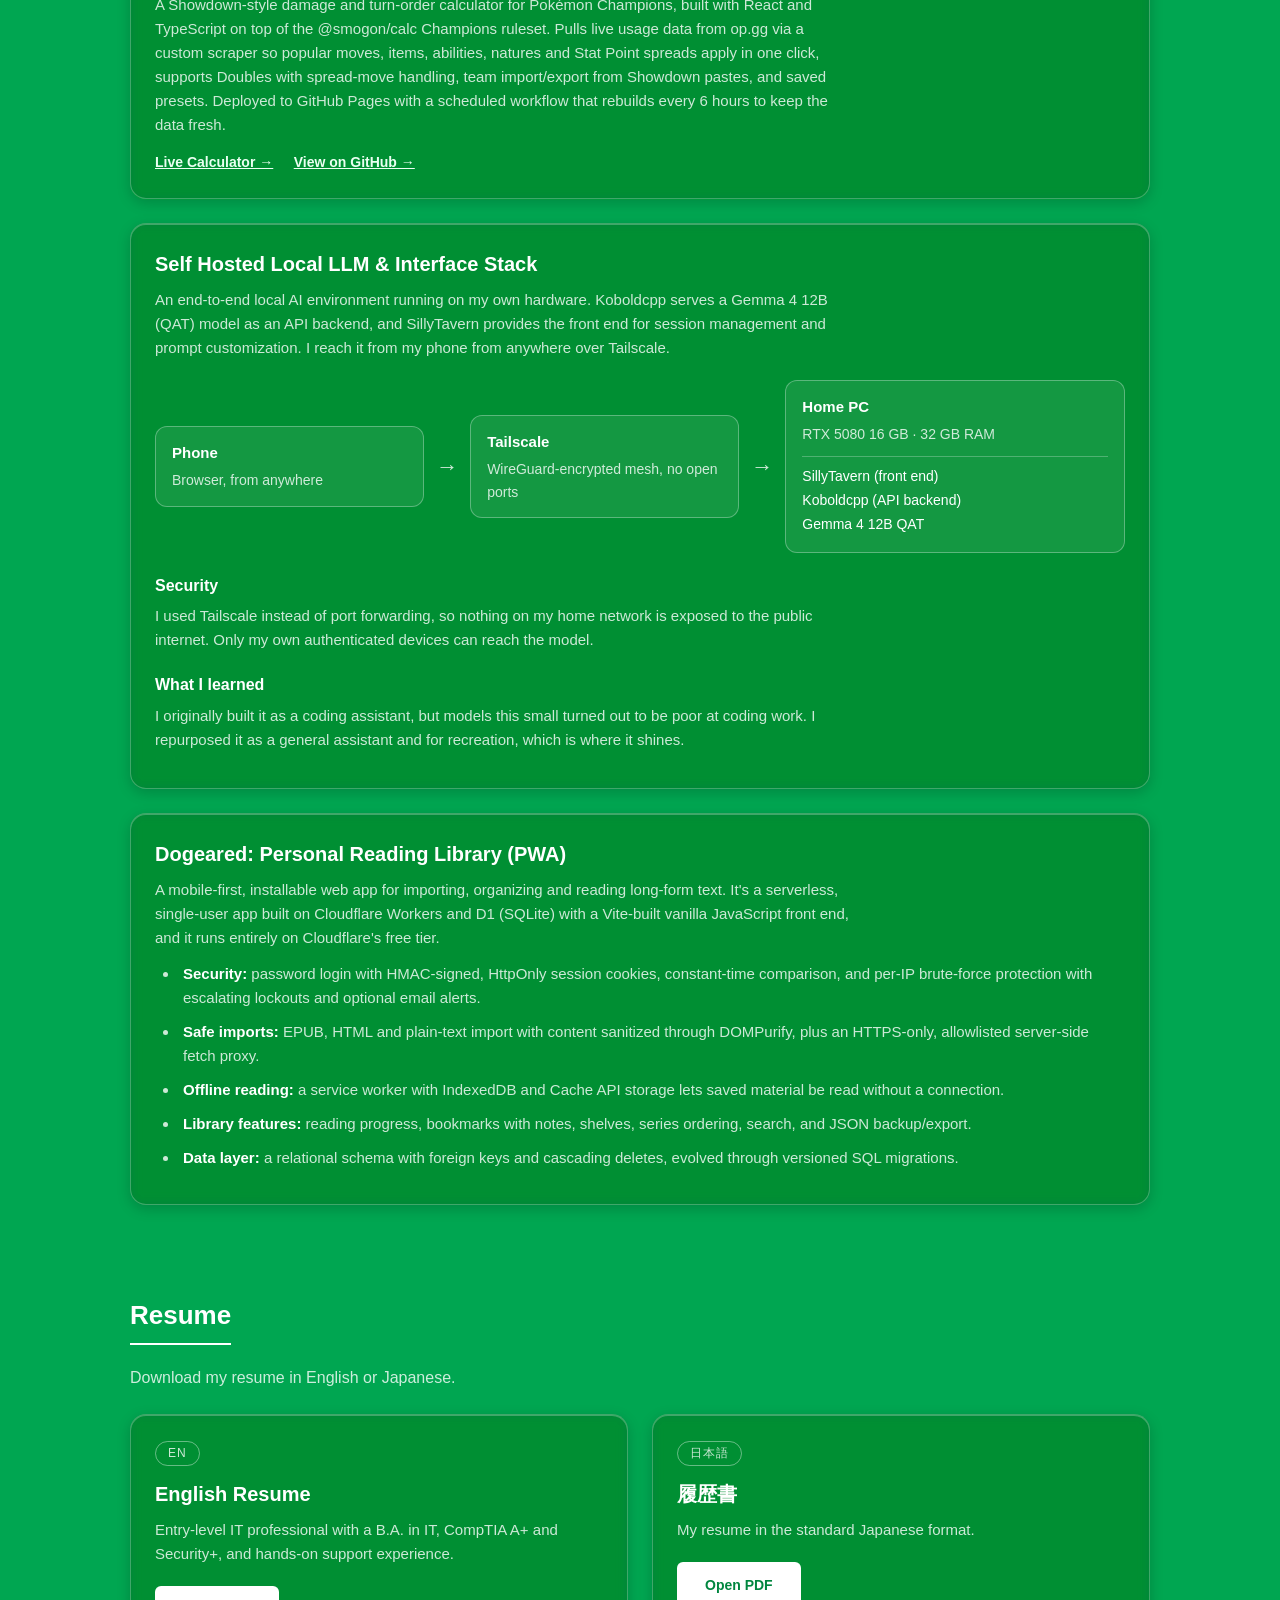
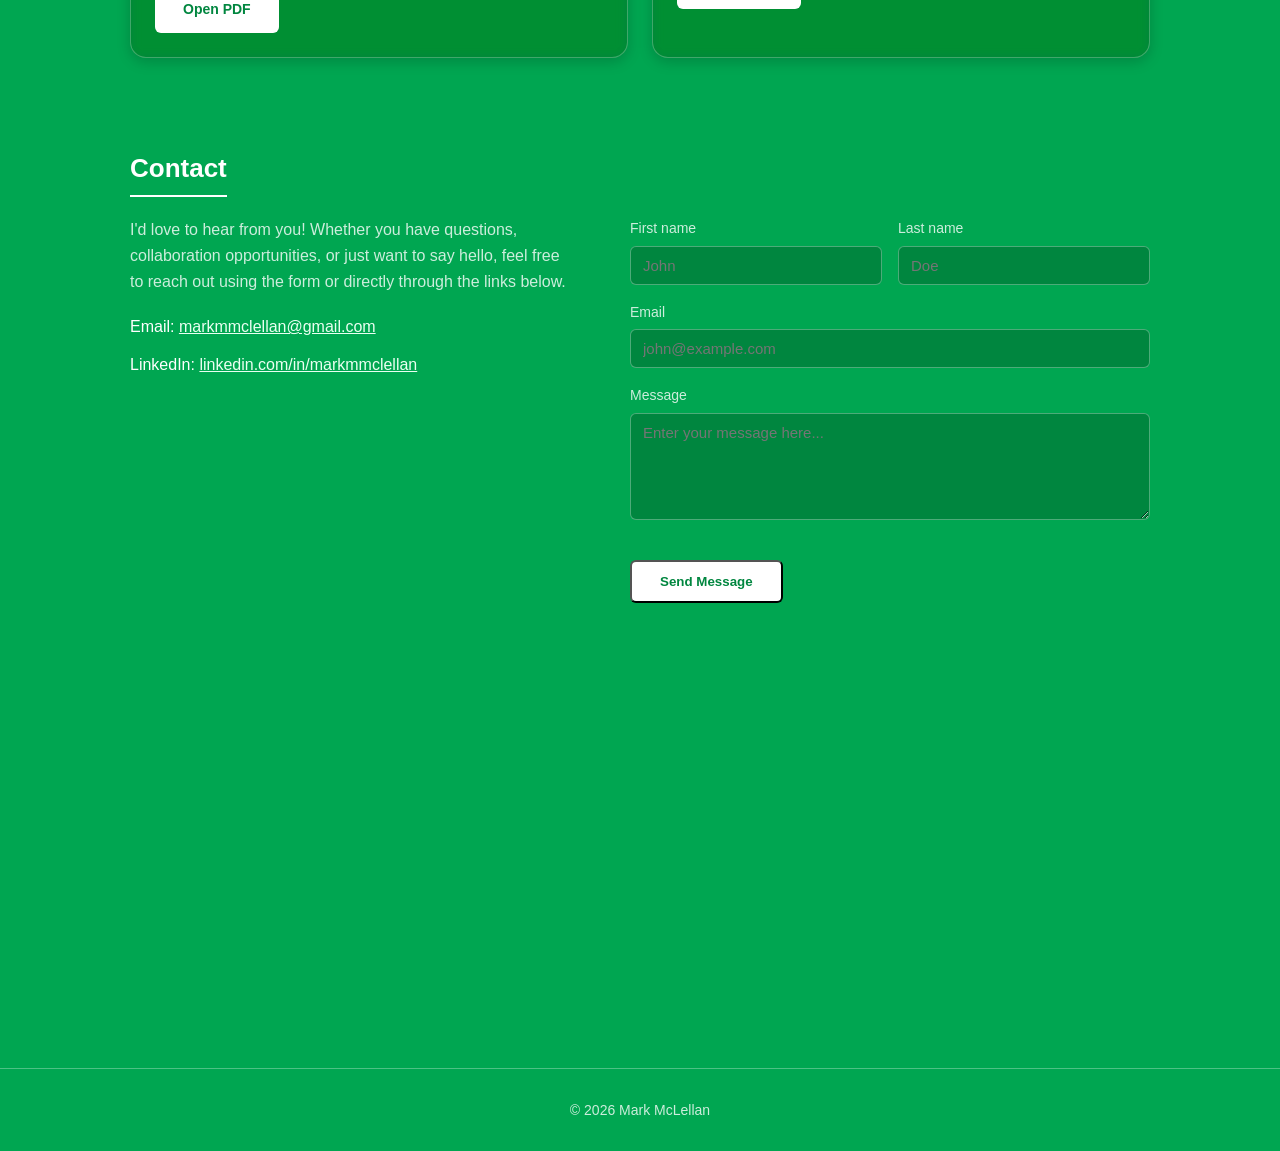
==== commit 043e9c53: "Add English/Japanese language toggle" ====
--- a/index.html
+++ b/index.html
@@ -46,10 +46,14 @@
             <a href="#home" class="navbar-name">Mark McLellan</a>
         </div>
         <div class="navbar-right">
-            <a href="#home">Home</a>
-            <a href="#projects">Projects</a>
-            <a href="#resume">Resume</a>
-            <a href="#contact">Contact</a>
+            <a href="#home" data-i18n="nav.home">Home</a>
+            <a href="#projects" data-i18n="nav.projects">Projects</a>
+            <a href="#resume" data-i18n="nav.resume">Resume</a>
+            <a href="#contact" data-i18n="nav.contact">Contact</a>
+            <div class="lang-toggle" role="group" aria-label="Language">
+                <button type="button" data-lang="en" aria-pressed="true">EN</button>
+                <button type="button" data-lang="ja" aria-pressed="false">日本語</button>
+            </div>
         </div>
     </nav>
 
@@ -58,12 +62,12 @@
             <img src="GraduationPortrait.JPG" alt="Graduation Portrait" width="260" height="260">
 
             <div class="bio-text">
-                <h1>Hi, I'm <span id="typed-text"></span><span class="typed-cursor">|</span></h1>
-                <p>
+                <h1><span data-i18n="hero.hi">Hi, I'm </span><span id="typed-text"></span><span class="typed-cursor">|</span></h1>
+                <p data-i18n="hero.bio">
                     Rutgers University graduate with a Bachelor's in Information Technology & Informatics and a minor in Economics. Growing up between Tokyo and New Jersey sparked a lifelong curiosity for how complex systems work—whether that's troubleshooting hardware and software issues or exploring the ocean depths. I thrive on tackling hands-on technical challenges, and learning new technologies.
                 </p>
                 <ul class="tag-list">
-                    <li><span class="pill">B.A. in IT &amp; Informatics</span></li>
+                    <li><span class="pill" data-i18n="pill.degree">B.A. in IT &amp; Informatics</span></li>
                     <li>
                         <a class="pill" href="https://www.credly.com/badges/8615ea12-2bb7-4987-b789-14b8177d3f2a/public_url" target="_blank" rel="noopener">CompTIA Security+</a>
                         <div class="cert-popover">
@@ -81,9 +85,9 @@
                         </div>
                     </li>
                     <li><span class="pill">TestOut Security Pro</span></li>
-                    <li><span class="pill">PADI Open Water Scuba Diver</span></li>
+                    <li><span class="pill" data-i18n="pill.padi">PADI Open Water Scuba Diver</span></li>
                 </ul>
-                <a class="button" href="#resume">View My Resume</a>
+                <a class="button" href="#resume" data-i18n="btn.viewresume">View My Resume</a>
 
                 <ul class="social-links">
                     <li>
@@ -112,114 +116,114 @@
         </section>
 
         <section>
-            <h2 class="section-title">About Me</h2>
-            <p>
+            <h2 class="section-title" data-i18n="about.title">About Me</h2>
+            <p data-i18n="about.body">
                 Outside of tech, I spend my free time reading, gaming, swimming, and traveling whenever I can. Growing up between Tokyo and New Jersey gave me a deep appreciation for exploring new places, experiencing different cultures, and adapting to new environments. I have a natural curiosity for how things work—whether that means breaking down complex game systems, staying active in the water, or taking on a new hands-on project. I just enjoy staying curious, learning new skills on the fly, and seeing how far I can push my interests.
             </p>
         </section>
 
         <section id="projects">
-            <h2 class="section-title">Projects</h2>
-
-            <div class="project-grid">
-                <div class="project-card">
-                    <h3>Personal Website</h3>
-                    <p>This site — built with HTML, JavaScript, and CSS to showcase my background, resume, and projects.</p>
-                </div>
-            </div>
-
-            <div class="project-grid">
-                <div class="project-card">
-                    <h3>V-Calc: Pokémon Champions Damage &amp; Speed Calculator</h3>
-                    <p>A Showdown-style damage and turn-order calculator for Pokémon Champions, built with React and TypeScript on top of the @smogon/calc Champions ruleset. Pulls live usage data from op.gg via a custom scraper so popular moves, items, abilities, natures and Stat Point spreads apply in one click, supports Doubles with spread-move handling, team import/export from Showdown pastes, and saved presets. Deployed to GitHub Pages with a scheduled workflow that rebuilds every 6 hours to keep the data fresh.</p>
-                    <a href="https://markmmclellan.github.io/V-Calc/" target="_blank" rel="noopener">Live Calculator &rarr;</a>
-                    <a href="https://github.com/markmmclellan/v-calc" target="_blank" rel="noopener">View on GitHub &rarr;</a>
-                </div>
-            </div>
-
-            <div class="project-grid">
-                <div class="project-card">
-                    <h3>Self Hosted Local LLM &amp; Interface Stack</h3>
-                    <p>An end-to-end local AI environment running on my own hardware. Koboldcpp serves a Gemma 4 12B (QAT) model as an API backend, and SillyTavern provides the front end for session management and prompt customization. I reach it from my phone from anywhere over Tailscale.</p>
-
-                    <div class="flow" role="img" aria-label="Diagram: a phone connects over a Tailscale WireGuard tunnel to a home PC running SillyTavern, Koboldcpp and the Gemma 4 12B model.">
+            <h2 class="section-title" data-i18n="proj.title">Projects</h2>
+
+            <div class="project-grid">
+                <div class="project-card">
+                    <h3 data-i18n="proj.site.title">Personal Website</h3>
+                    <p data-i18n="proj.site.body">This site — built with HTML, JavaScript, and CSS to showcase my background, resume, and projects.</p>
+                </div>
+            </div>
+
+            <div class="project-grid">
+                <div class="project-card">
+                    <h3 data-i18n="proj.vcalc.title">V-Calc: Pokémon Champions Damage &amp; Speed Calculator</h3>
+                    <p data-i18n="proj.vcalc.body">A Showdown-style damage and turn-order calculator for Pokémon Champions, built with React and TypeScript on top of the @smogon/calc Champions ruleset. Pulls live usage data from op.gg via a custom scraper so popular moves, items, abilities, natures and Stat Point spreads apply in one click, supports Doubles with spread-move handling, team import/export from Showdown pastes, and saved presets. Deployed to GitHub Pages with a scheduled workflow that rebuilds every 6 hours to keep the data fresh.</p>
+                    <a href="https://markmmclellan.github.io/V-Calc/" target="_blank" rel="noopener" data-i18n="link.live">Live Calculator &rarr;</a>
+                    <a href="https://github.com/markmmclellan/v-calc" target="_blank" rel="noopener" data-i18n="link.github">View on GitHub &rarr;</a>
+                </div>
+            </div>
+
+            <div class="project-grid">
+                <div class="project-card">
+                    <h3 data-i18n="proj.llm.title">Self Hosted Local LLM &amp; Interface Stack</h3>
+                    <p data-i18n="proj.llm.body">An end-to-end local AI environment running on my own hardware. Koboldcpp serves a Gemma 4 12B (QAT) model as an API backend, and SillyTavern provides the front end for session management and prompt customization. I reach it from my phone from anywhere over Tailscale.</p>
+
+                    <div class="flow" role="img" data-i18n-aria="flow.aria" aria-label="Diagram: a phone connects over a Tailscale WireGuard tunnel to a home PC running SillyTavern, Koboldcpp and the Gemma 4 12B model.">
                         <div class="flow-node">
-                            <strong>Phone</strong>
-                            <span>Browser, from anywhere</span>
+                            <strong data-i18n="flow.phone">Phone</strong>
+                            <span data-i18n="flow.phone.sub">Browser, from anywhere</span>
                         </div>
                         <div class="flow-arrow" aria-hidden="true"></div>
                         <div class="flow-node">
-                            <strong>Tailscale</strong>
-                            <span>WireGuard-encrypted mesh, no open ports</span>
+                            <strong data-i18n="flow.ts">Tailscale</strong>
+                            <span data-i18n="flow.ts.sub">WireGuard-encrypted mesh, no open ports</span>
                         </div>
                         <div class="flow-arrow" aria-hidden="true"></div>
                         <div class="flow-node flow-host">
-                            <strong>Home PC</strong>
+                            <strong data-i18n="flow.pc">Home PC</strong>
                             <span>RTX 5080 16 GB &middot; 32 GB RAM</span>
                             <ul>
-                                <li>SillyTavern (front end)</li>
-                                <li>Koboldcpp (API backend)</li>
+                                <li data-i18n="flow.li.st">SillyTavern (front end)</li>
+                                <li data-i18n="flow.li.kobold">Koboldcpp (API backend)</li>
                                 <li>Gemma 4 12B QAT</li>
                             </ul>
                         </div>
                     </div>
 
-                    <h4>Security</h4>
-                    <p>I used Tailscale instead of port forwarding, so nothing on my home network is exposed to the public internet. Only my own authenticated devices can reach the model.</p>
-
-                    <h4>What I learned</h4>
-                    <p>I originally built it as a coding assistant, but models this small turned out to be poor at coding work. I repurposed it as a general assistant and for recreation, which is where it shines.</p>
-                </div>
-            </div>
-
-            <div class="project-grid">
-                <div class="project-card">
-                    <h3>Dogeared: Personal Reading Library (PWA)</h3>
-                    <p>A mobile-first, installable web app for importing, organizing and reading long-form text. It's a serverless, single-user app built on Cloudflare Workers and D1 (SQLite) with a Vite-built vanilla JavaScript front end, and it runs entirely on Cloudflare's free tier.</p>
+                    <h4 data-i18n="sec.title">Security</h4>
+                    <p data-i18n="sec.body">I used Tailscale instead of port forwarding, so nothing on my home network is exposed to the public internet. Only my own authenticated devices can reach the model.</p>
+
+                    <h4 data-i18n="learn.title">What I learned</h4>
+                    <p data-i18n="learn.body">I originally built it as a coding assistant, but models this small turned out to be poor at coding work. I repurposed it as a general assistant and for recreation, which is where it shines.</p>
+                </div>
+            </div>
+
+            <div class="project-grid">
+                <div class="project-card">
+                    <h3 data-i18n="proj.dog.title">Dogeared: Personal Reading Library (PWA)</h3>
+                    <p data-i18n="proj.dog.body">A mobile-first, installable web app for importing, organizing and reading long-form text. It's a serverless, single-user app built on Cloudflare Workers and D1 (SQLite) with a Vite-built vanilla JavaScript front end, and it runs entirely on Cloudflare's free tier.</p>
                     <ul class="project-list">
-                        <li><strong>Security:</strong> password login with HMAC-signed, HttpOnly session cookies, constant-time comparison, and per-IP brute-force protection with escalating lockouts and optional email alerts.</li>
-                        <li><strong>Safe imports:</strong> EPUB, HTML and plain-text import with content sanitized through DOMPurify, plus an HTTPS-only, allowlisted server-side fetch proxy.</li>
-                        <li><strong>Offline reading:</strong> a service worker with IndexedDB and Cache API storage lets saved material be read without a connection.</li>
-                        <li><strong>Library features:</strong> reading progress, bookmarks with notes, shelves, series ordering, search, and JSON backup/export.</li>
-                        <li><strong>Data layer:</strong> a relational schema with foreign keys and cascading deletes, evolved through versioned SQL migrations.</li>
+                        <li data-i18n="dog.li1"><strong>Security:</strong> password login with HMAC-signed, HttpOnly session cookies, constant-time comparison, and per-IP brute-force protection with escalating lockouts and optional email alerts.</li>
+                        <li data-i18n="dog.li2"><strong>Safe imports:</strong> EPUB, HTML and plain-text import with content sanitized through DOMPurify, plus an HTTPS-only, allowlisted server-side fetch proxy.</li>
+                        <li data-i18n="dog.li3"><strong>Offline reading:</strong> a service worker with IndexedDB and Cache API storage lets saved material be read without a connection.</li>
+                        <li data-i18n="dog.li4"><strong>Library features:</strong> reading progress, bookmarks with notes, shelves, series ordering, search, and JSON backup/export.</li>
+                        <li data-i18n="dog.li5"><strong>Data layer:</strong> a relational schema with foreign keys and cascading deletes, evolved through versioned SQL migrations.</li>
                     </ul>
                 </div>
             </div>
         </section>
 
         <section id="resume">
-            <h2 class="section-title">Resume</h2>
-            <p style="margin-bottom: 24px;">Download my resume in English or Japanese.</p>
+            <h2 class="section-title" data-i18n="resume.title">Resume</h2>
+            <p style="margin-bottom: 24px;" data-i18n="resume.intro">Download my resume in English or Japanese.</p>
 
             <div class="project-grid">
                 <div class="project-card resume-card">
                     <span class="lang-tag">EN</span>
-                    <h3>English Resume</h3>
-                    <p>Entry-level IT professional with a B.A. in IT, CompTIA A+ and Security+, and hands-on support experience.</p>
-                    <a class="button" href="resume.pdf" target="_blank" rel="noopener">Open PDF</a>
+                    <h3 data-i18n="resume.en.title">English Resume</h3>
+                    <p data-i18n="resume.en.body">Entry-level IT professional with a B.A. in IT, CompTIA A+ and Security+, and hands-on support experience.</p>
+                    <a class="button" href="resume.pdf" target="_blank" rel="noopener" data-i18n="btn.pdf">Open PDF</a>
                 </div>
 
                 <div class="project-card resume-card">
                     <span class="lang-tag">日本語</span>
                     <h3>履歴書</h3>
-                    <p>My resume in the standard Japanese format.</p>
-                    <a class="button" href="rirekisho.pdf" target="_blank" rel="noopener">Open PDF</a>
+                    <p data-i18n="resume.jp.body">My resume in the standard Japanese format.</p>
+                    <a class="button" href="rirekisho.pdf" target="_blank" rel="noopener" data-i18n="btn.pdf">Open PDF</a>
                 </div>
             </div>
         </section>
 
         <section id="contact">
-            <h2 class="section-title">Contact</h2>
+            <h2 class="section-title" data-i18n="contact.title">Contact</h2>
 
             <div class="contact-grid">
                 <div class="contact-info">
-                    <p>
+                    <p data-i18n="contact.intro">
                         I'd love to hear from you! Whether you have questions, collaboration opportunities,
                         or just want to say hello, feel free to reach out using the form or directly through
                         the links below.
                     </p>
                     <ul class="contact-links">
-                        <li>Email: <a href="mailto:markmmclellan@gmail.com">markmmclellan@gmail.com</a></li>
+                        <li><span data-i18n="contact.email">Email: </span><a href="mailto:markmmclellan@gmail.com">markmmclellan@gmail.com</a></li>
                         <li>LinkedIn: <a href="https://www.linkedin.com/in/markmmclellan/" target="_blank" rel="noopener">linkedin.com/in/markmmclellan</a></li>
                     </ul>
                 </div>
@@ -227,30 +231,30 @@
                 <form class="contact-form" action="mailto:markmmclellan@gmail.com" method="post" enctype="text/plain">
                     <div class="form-row">
                         <div class="form-group">
-                            <label for="fname">First name</label>
-                            <input type="text" id="fname" name="fname" placeholder="John" required>
-                        </div>
-                        <div class="form-group">
-                            <label for="lname">Last name</label>
-                            <input type="text" id="lname" name="lname" placeholder="Doe" required>
+                            <label for="fname" data-i18n="form.fname">First name</label>
+                            <input type="text" id="fname" name="fname" placeholder="John" data-i18n-placeholder="ph.fname" required>
+                        </div>
+                        <div class="form-group">
+                            <label for="lname" data-i18n="form.lname">Last name</label>
+                            <input type="text" id="lname" name="lname" placeholder="Doe" data-i18n-placeholder="ph.lname" required>
                         </div>
                     </div>
 
                     <div class="form-row">
                         <div class="form-group">
-                            <label for="email">Email</label>
+                            <label for="email" data-i18n="form.email">Email</label>
                             <input type="email" id="email" name="email" placeholder="john@example.com" required>
                         </div>
                     </div>
 
                     <div class="form-row">
                         <div class="form-group">
-                            <label for="message">Message</label>
-                            <textarea id="message" name="message" rows="5" placeholder="Enter your message here..." required></textarea>
-                        </div>
-                    </div>
-
-                    <button type="submit" class="button">Send Message</button>
+                            <label for="message" data-i18n="form.message">Message</label>
+                            <textarea id="message" name="message" rows="5" placeholder="Enter your message here..." data-i18n-placeholder="ph.message" required></textarea>
+                        </div>
+                    </div>
+
+                    <button type="submit" class="button" data-i18n="btn.send">Send Message</button>
                 </form>
             </div>
         </section>
@@ -260,6 +264,8 @@
         &copy; 2026 Mark McLellan
     </footer>
 
+    <script src="translations.js"></script>
+    <script src="i18n.js"></script>
     <script src="typewriter.js"></script>
     <script src="tilt.js"></script>
     <script src="particles.js"></script>
--- a/styles.css
+++ b/styles.css
@@ -82,6 +82,48 @@
     color: var(--text);
 }
 
+.lang-toggle {
+    display: inline-flex;
+    margin-left: 24px;
+    padding: 3px;
+    border: 1px solid rgba(255, 255, 255, 0.3);
+    border-radius: 999px;
+    background-color: rgba(0, 40, 20, 0.28);
+    vertical-align: middle;
+}
+
+.lang-toggle button {
+    font: inherit;
+    font-size: 13px;
+    padding: 2px 12px;
+    border: 0;
+    border-radius: 999px;
+    background: transparent;
+    color: var(--text-muted);
+    cursor: pointer;
+    transition: background-color 0.15s ease, color 0.15s ease;
+}
+
+.lang-toggle button:hover {
+    color: var(--text);
+}
+
+.lang-toggle button.on {
+    background-color: var(--accent);
+    color: var(--bg-alt);
+    font-weight: 600;
+}
+
+.lang-toggle button:focus-visible {
+    outline: 2px solid var(--accent);
+    outline-offset: 2px;
+}
+
+html:lang(ja) body {
+    font-family: 'Segoe UI', 'Yu Gothic UI', 'Hiragino Kaku Gothic ProN', 'Meiryo', 'Noto Sans JP', Arial, sans-serif;
+    line-height: 1.8;
+}
+
 .navbar-right a.active {
     color: var(--text);
     font-weight: 600;
@@ -102,6 +144,11 @@
 
 section[id] {
     scroll-margin-top: 100px;
+}
+
+/* Tall enough that the section above it can scroll all the way to the top of the screen */
+#contact {
+    min-height: calc(100vh - 100px);
 }
 
 h1 {
@@ -610,6 +657,10 @@
         margin-left: 14px;
     }
 
+    .lang-toggle {
+        margin-left: 14px;
+    }
+
     .page {
         padding: 40px 20px;
     }
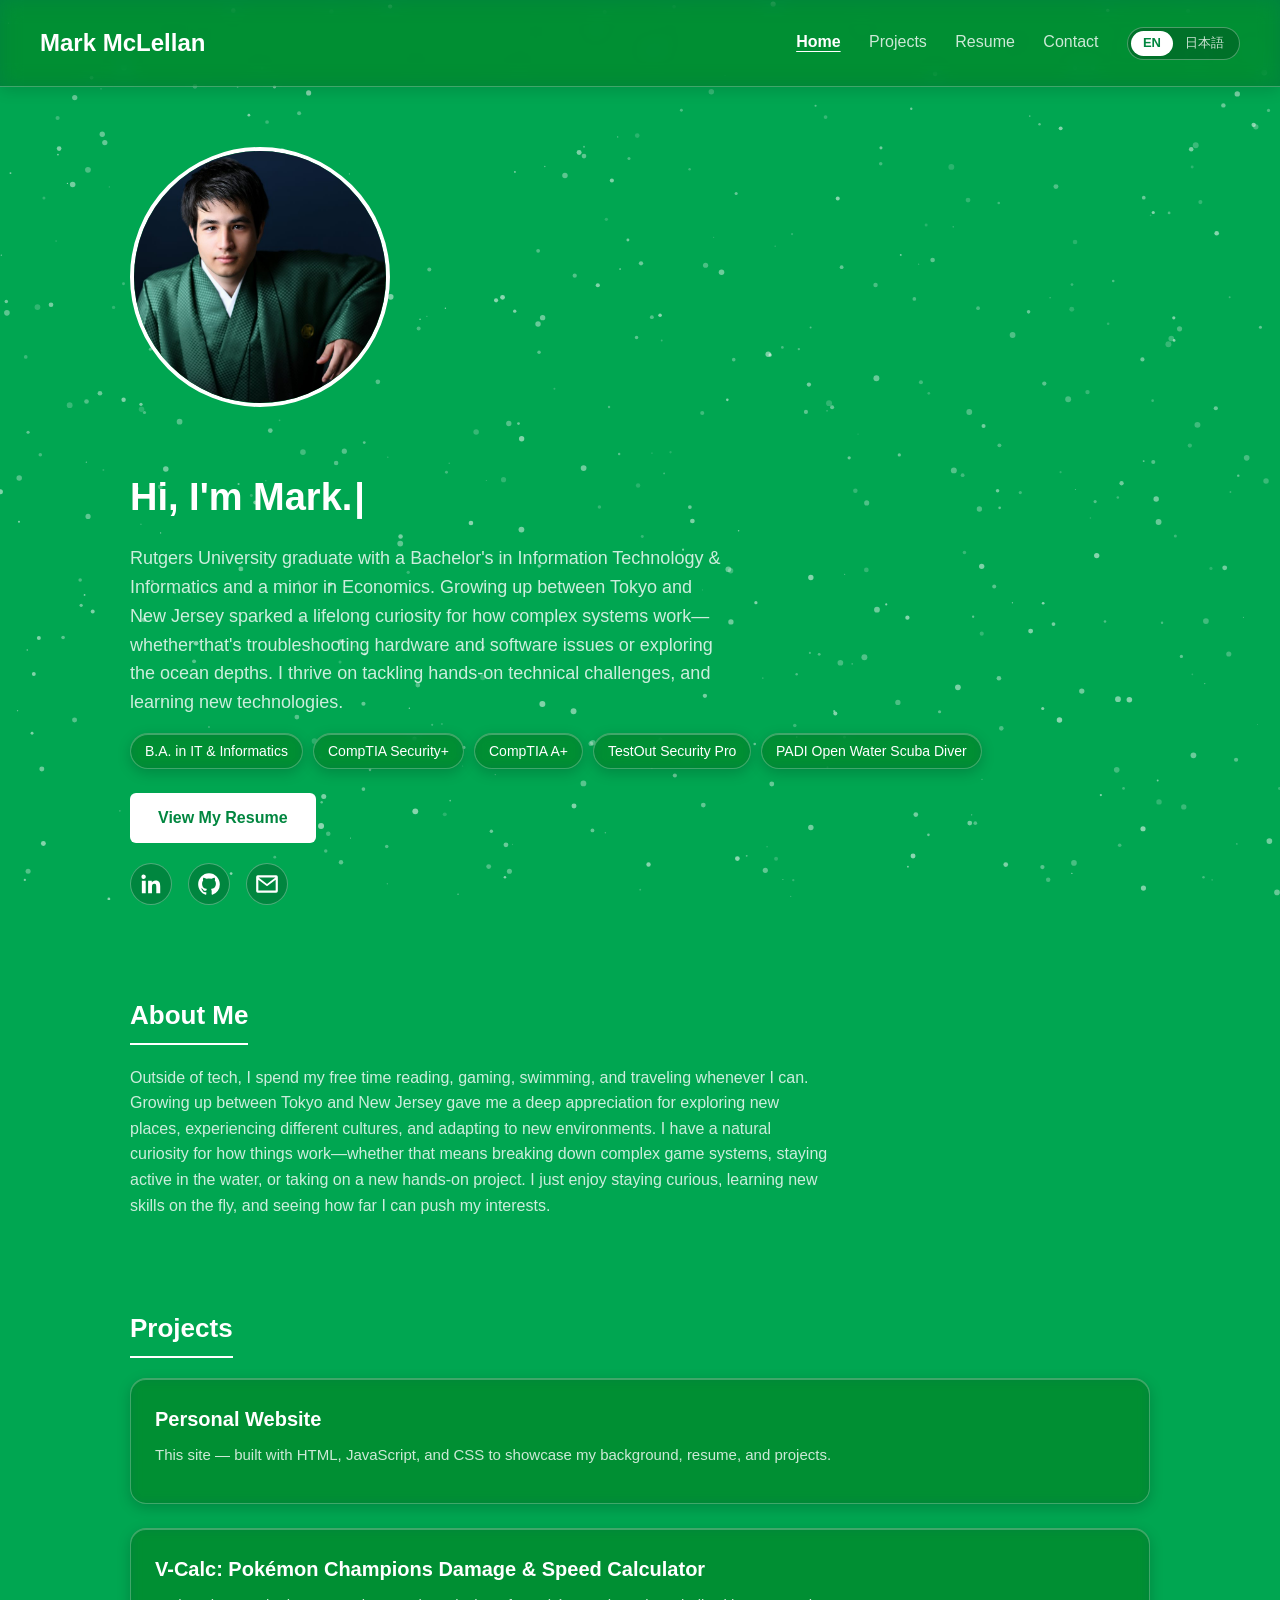
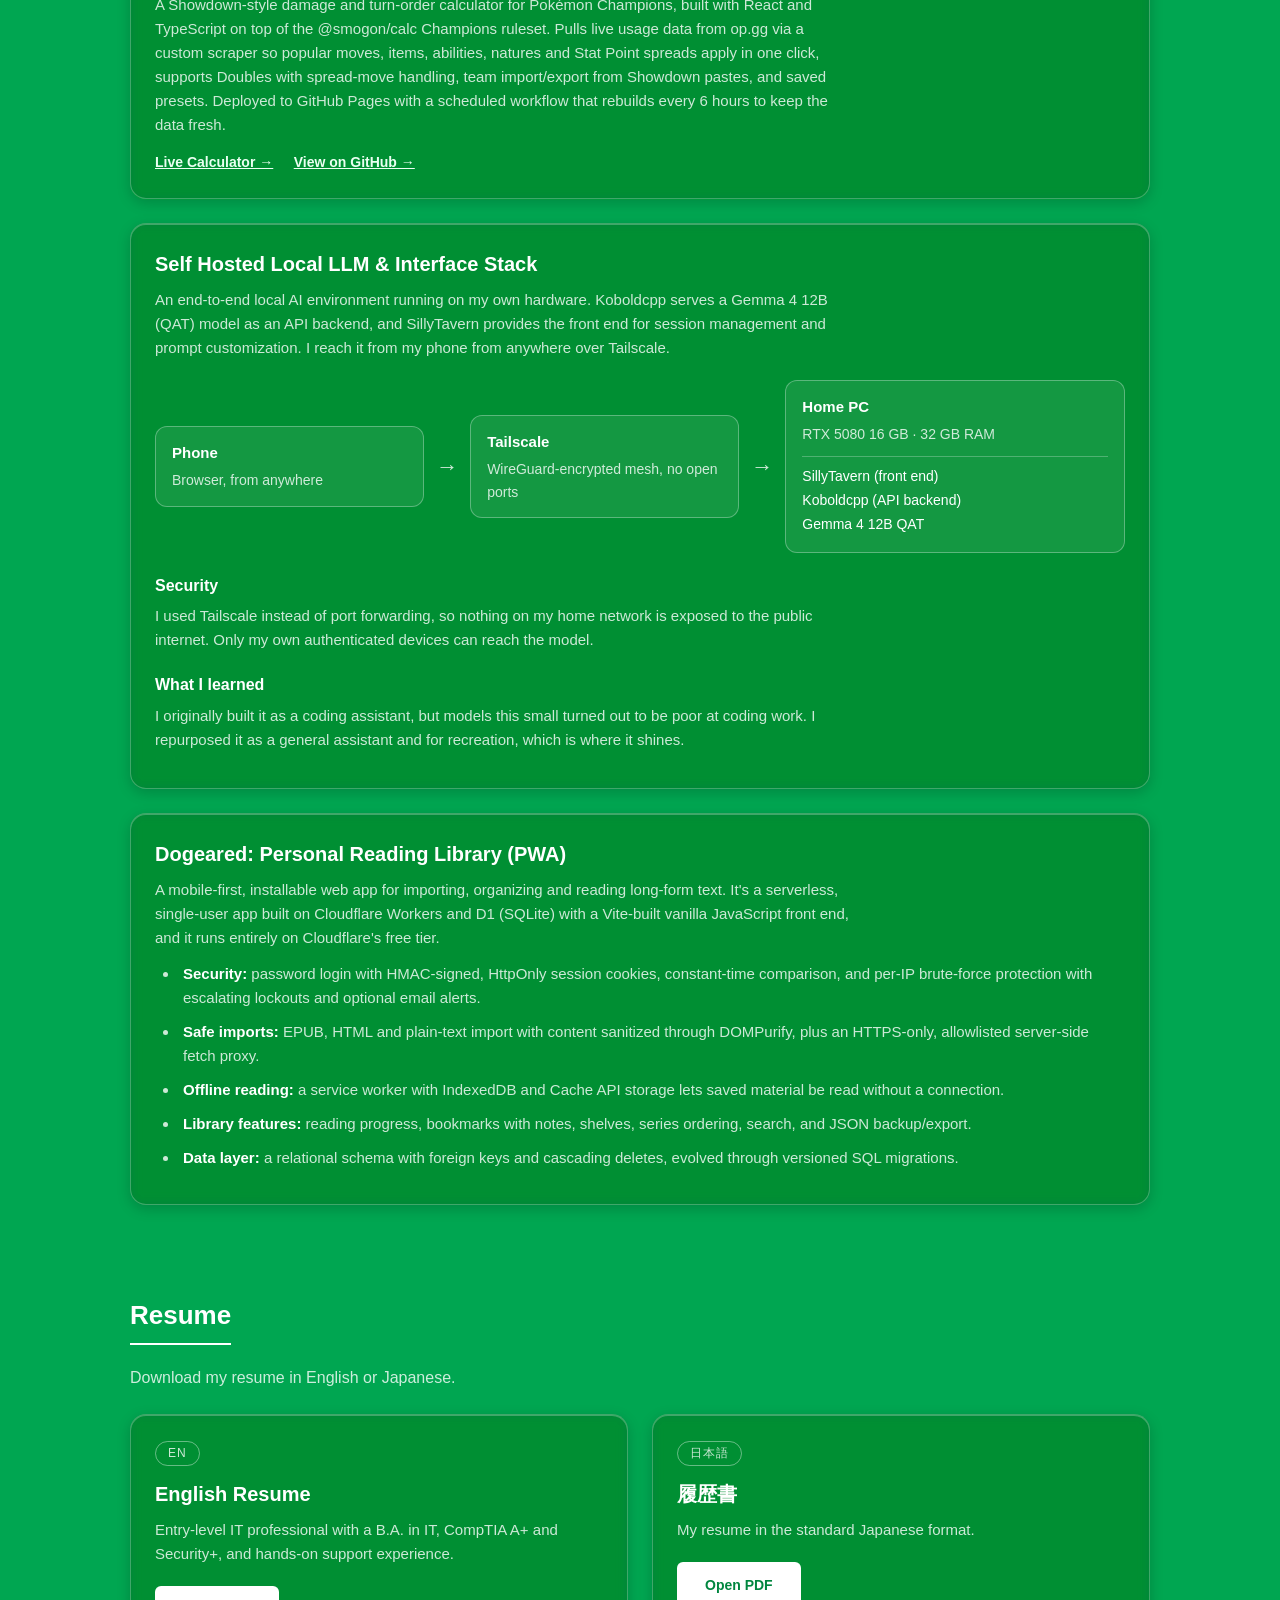
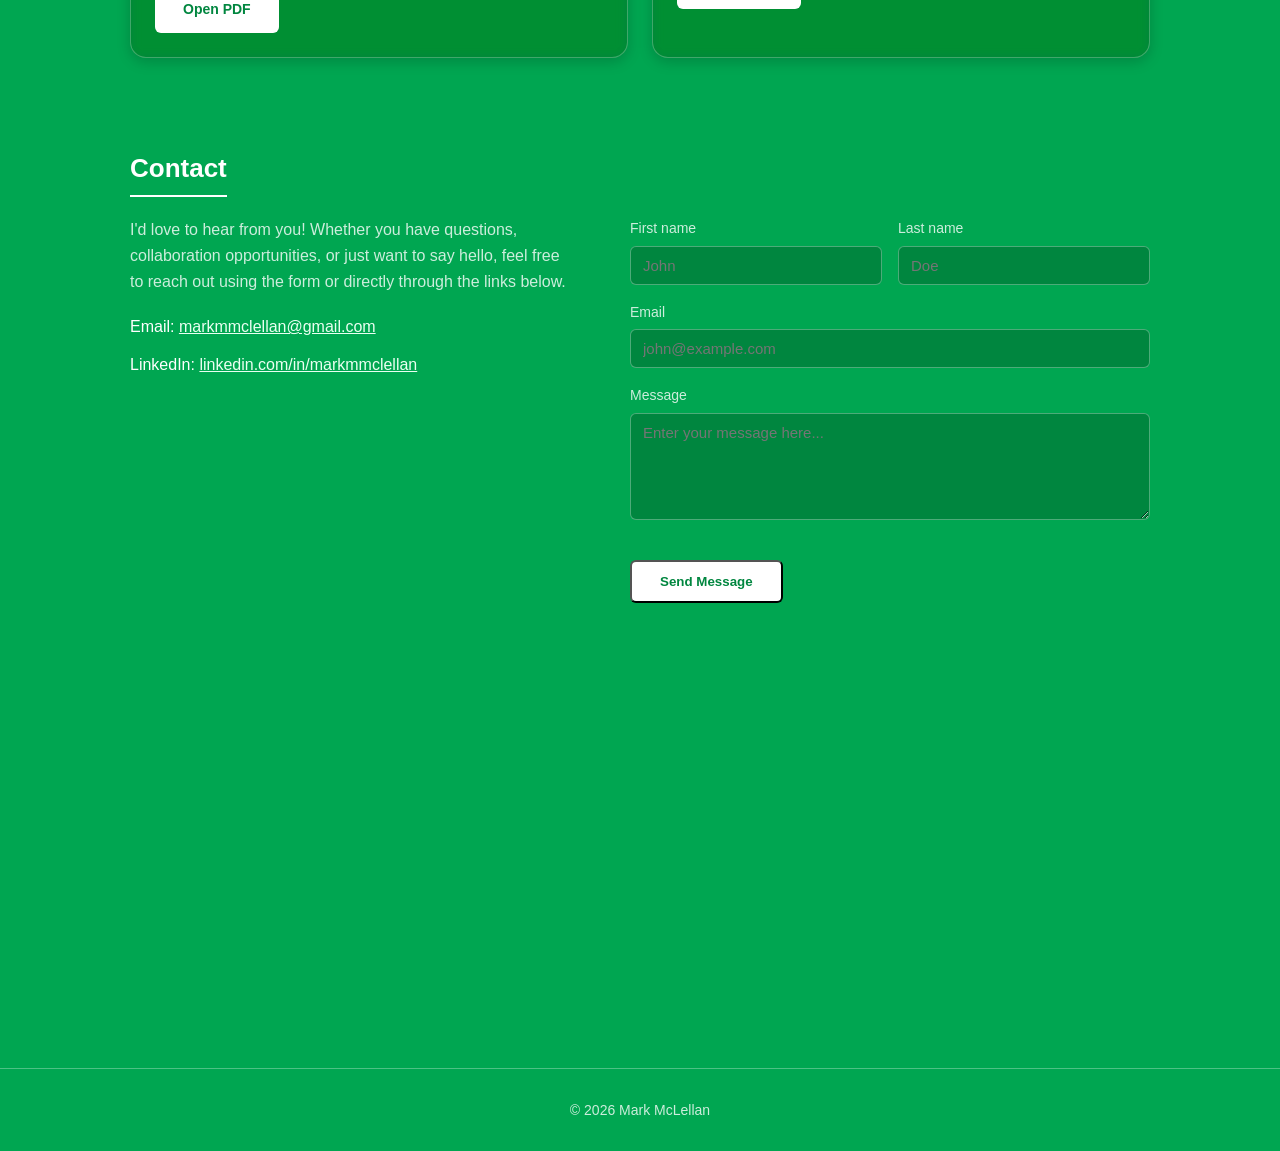
==== commit 456cea5e: "Render shoji doors as shadow-play: dark silhouettes of the page behind translucent paper" ====
--- a/index.html
+++ b/index.html
@@ -39,6 +39,17 @@
 </head>
 
 <body>
+    <svg width="0" height="0" style="position:absolute" aria-hidden="true" focusable="false">
+        <filter id="shoji-silhouette" color-interpolation-filters="sRGB" x="0" y="0" width="100%" height="100%">
+            <feColorMatrix type="matrix" values="0.2126 0.7152 0.0722 0 0  0.2126 0.7152 0.0722 0 0  0.2126 0.7152 0.0722 0 0  0 0 0 1 0"/>
+            <feComponentTransfer>
+                <feFuncR type="table" tableValues="0 0 0 0 0 0 0 0.3 0.85 1 1 1 0.85 0.3 0 0 0 0 0 0 0"/>
+                <feFuncG type="table" tableValues="0 0 0 0 0 0 0 0.3 0.85 1 1 1 0.85 0.3 0 0 0 0 0 0 0"/>
+                <feFuncB type="table" tableValues="0 0 0 0 0 0 0 0.3 0.85 1 1 1 0.85 0.3 0 0 0 0 0 0 0"/>
+            </feComponentTransfer>
+        </filter>
+    </svg>
+
     <canvas id="particles"></canvas>
 
     <nav class="navbar">
--- a/styles.css
+++ b/styles.css
@@ -117,6 +117,66 @@
 .lang-toggle button:focus-visible {
     outline: 2px solid var(--accent);
     outline-offset: 2px;
+}
+
+/* Shoji doors for the language switch */
+.shoji {
+    position: fixed;
+    inset: 0;
+    z-index: 1000;
+    overflow: hidden;
+    pointer-events: none;
+}
+
+.shoji.active {
+    pointer-events: all;
+}
+
+.shoji-panel {
+    --wood: #4a3526;
+    --paper: #f4eddc;
+    position: absolute;
+    top: 0;
+    bottom: 0;
+    width: 50%;
+    /* translucent washi: the page behind shows through as soft, blurred shapes */
+    background-color: rgba(232, 220, 190, 0.38);
+    backdrop-filter: blur(5px) brightness(1.1);
+    -webkit-backdrop-filter: blur(5px) brightness(1.1);
+    /* Chromium: turn anything that isn't the plain green background into a dark silhouette; other browsers keep the frosted look above */
+    backdrop-filter: url(#shoji-silhouette) blur(3px);
+    background-image:
+        repeating-linear-gradient(to bottom, transparent 0, transparent calc(16.6667% - 3px), var(--wood) calc(16.6667% - 3px), var(--wood) 16.6667%),
+        repeating-linear-gradient(to right, transparent 0, transparent calc(33.3333% - 3px), var(--wood) calc(33.3333% - 3px), var(--wood) 33.3333%),
+        url("data:image/svg+xml,%3Csvg xmlns='http://www.w3.org/2000/svg' width='240' height='240'%3E%3Cfilter id='n'%3E%3CfeTurbulence type='fractalNoise' baseFrequency='0.9' numOctaves='3' stitchTiles='stitch'/%3E%3CfeColorMatrix values='0 0 0 0 0.36 0 0 0 0 0.27 0 0 0 0 0.17 0 0 0 0.55 -0.12'/%3E%3C/filter%3E%3Crect width='100%25' height='100%25' filter='url(%23n)'/%3E%3C/svg%3E"),
+        radial-gradient(ellipse at 50% 40%, rgba(255, 255, 255, 0.5), transparent 70%);
+    background-size: auto, auto, 240px 240px, auto;
+    box-shadow:
+        0 0 26px rgba(0, 0, 0, 0.35),
+        inset 0 0 0 9px var(--wood),
+        inset 0 0 60px rgba(110, 80, 40, 0.18);
+    transition: transform var(--shoji-ms, 650ms) cubic-bezier(0.7, 0, 0.3, 1);
+    will-change: transform;
+}
+
+.shoji-left {
+    left: 0;
+    transform: translateX(calc(-100% - 40px));
+}
+
+.shoji-right {
+    right: 0;
+    transform: translateX(calc(100% + 40px));
+}
+
+.shoji.closed .shoji-panel {
+    transform: translateX(0);
+}
+
+@media (prefers-reduced-motion: reduce) {
+    .shoji {
+        display: none;
+    }
 }
 
 html:lang(ja) body {
